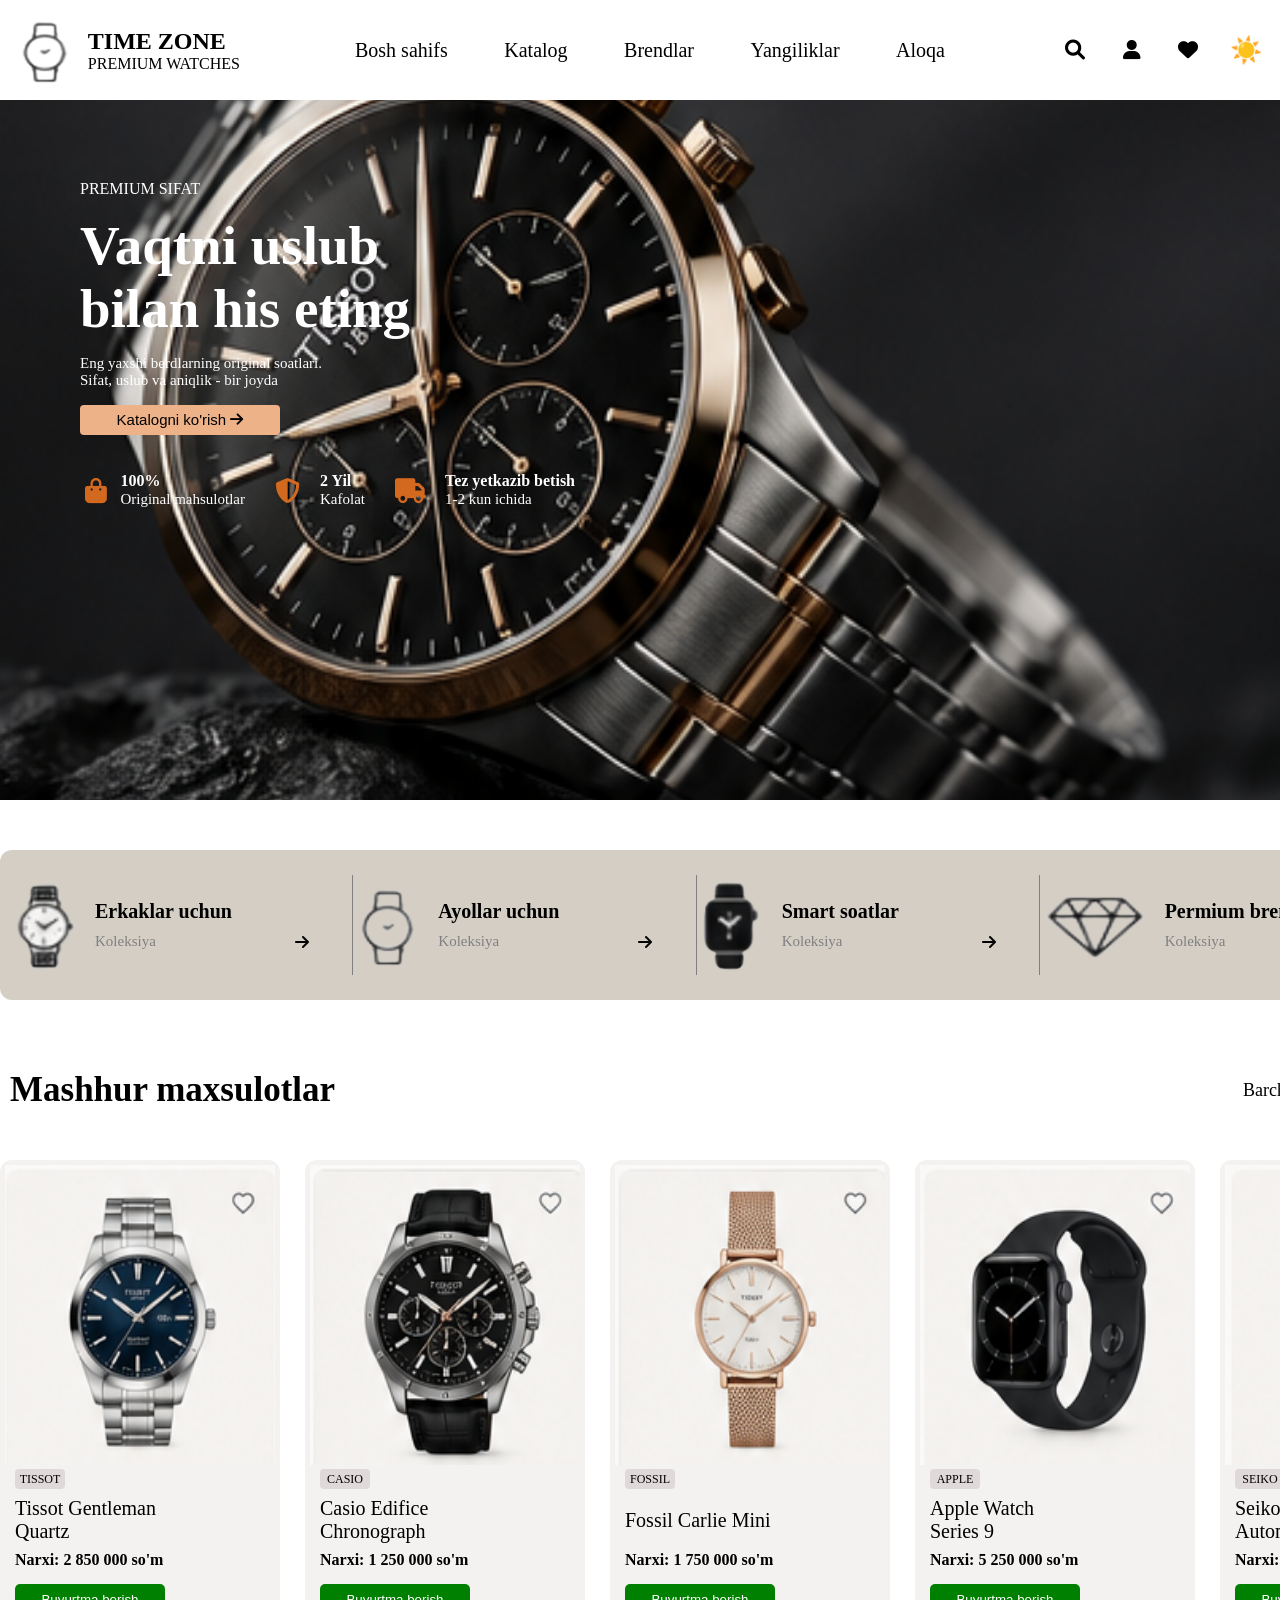
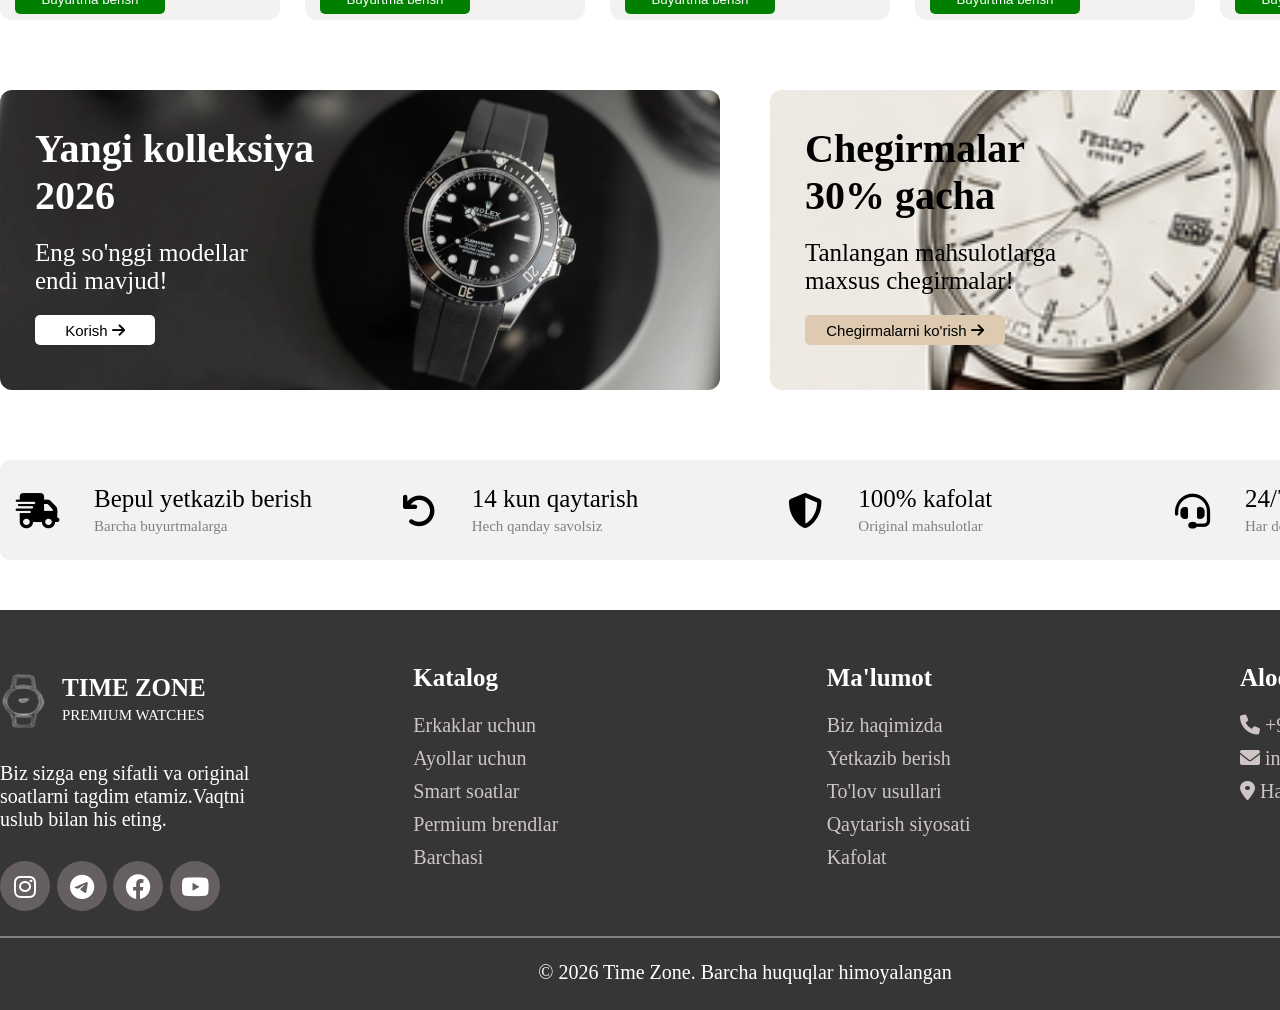
==== index1.html @ 4af620f4 "add" ====
<!DOCTYPE html>
<html lang="en">
<head>
    <meta charset="UTF-8">
    <meta name="viewport" content="width=device-width, initial-scale=1.0">
    <title>Time-Zone</title>
    <link rel="stylesheet" href="https://cdnjs.cloudflare.com/ajax/libs/font-awesome/6.0.0-beta3/css/all.min.css">
    <link rel="stylesheet" href="./assetes/css/style.css">
</head>
<body>
    <header>
        <div class="header-left">
            <img src="./assetes/img/sat.png" alt="">
            <div class="left box">
                <h2>TIME ZONE</h2>
                <p>PREMIUM WATCHES</p>
            </div>
        </div>
        <div class="header-orta">
            <a class="a1" href="#">Bosh sahifs</a>
            <a class="a2" href="#">Katalog</a>
            <a class="a3" href="#">Brendlar</a>
            <a class="a4" href="#">Yangiliklar</a>
            <a class="a5" href="#">Aloqa</a>
        </div>
        <div class="header-right">
            <button class="serach"><i class="fa-solid fa-magnifying-glass"></i></button>
            <button class="login"><i class="fa-solid fa-user"></i></button>
            <button class="yurak"><i class="fa-solid fa-heart"></i></button>
            <button class="btn" id="btn">☀️</button>
        </div>
    </header> 
    <div class="main">
        <div class="main-box">
            <p>PREMIUM SIFAT</p>
            <h1>Vaqtni uslub <br> bilan his eting</h1>
            <small>Eng yaxshi berdlarning original soatlari. <br> Sifat, uslub va aniqlik - bir joyda</small>
            <button class="main-btn">Katalogni ko'rish <i class="fa-solid fa-arrow-right"></i></button>
            <div class="main-foter">
                <div class="foter1">
                    <i class="fa-solid fa-bag-shopping"></i>
                    <div class="maxshulot">
                        <p><b>100%</b></p>
                        <small>Original mahsulotlar</small>
                    </div>
                </div>
                <div class="foter2">
                    <i class="fa-solid fa-shield"></i>
                    <div class="kafolat">
                        <p><b>2 Yil</b></p>
                        <small>Kafolat</small>
                    </div>
                </div>
                <div class="foter3">
                    <i class="fa-solid fa-truck"></i>
                    <div class="yetkazish">
                        <p><b>Tez yetkazib betish</b></p>
                        <small>1-2 kun ichida</small>
                    </div>
                </div>
            </div>
        </div>
    </div>
    <!-- * -->
     <div class="main1">
        <div class="main1-box">
            <img src="./assetes/img/s.png" alt="">
            <div class="erkaklar-uchun">
                <p><b>Erkaklar uchun</b></p>
                <small>Koleksiya</small>
            </div>
            <div class="i">
                <i class="fa-solid fa-arrow-right"></i>
            </div>
        </div>
        <div class="main1-box">
            <img src="./assetes/img/sat.png" alt="">
            <div class="erkaklar-uchun">
                <p><b>Ayollar uchun</b></p>
                <small>Koleksiya</small>
            </div>
            <div class="i">
                <i class="fa-solid fa-arrow-right"></i>
            </div>
        </div><div class="main1-box">
            <img src="./assetes/img/s1.png" alt="">
            <div class="erkaklar-uchun">
                <p><b>Smart soatlar</b></p>
                <small>Koleksiya</small>
            </div>
            <div class="i">
                <i class="fa-solid fa-arrow-right"></i>
            </div>
        </div><div class="main1-box">
            <img class="img1" src="./assetes/img/olmos.png" alt="">
            <div class="erkaklar-uchun">
                <p><b>Permium brendlar</b></p>
                <small>Koleksiya</small>
            </div>
            <div class="i">
                <i class="fa-solid fa-arrow-right"></i>
            </div>
        </div>
     </div>
     <!-- * -->
      <div class="main2">
        <h3>Mashhur maxsulotlar</h3>
        <a href="/index2.html">Barchasini korish <i class="fa-solid fa-arrow-right"></i></a>
      </div>
      <!-- * -->
       <div class="main3">
        <div class="main3-box">
            <img src="./assetes/img/soat-box.png" alt="">
            <div class="main3-foter">
                <span>TISSOT</span>
                <p>Tissot Gentleman Quartz</p>
                <b>Narxi: 2 850 000 so'm</b>
            </div>
            <button class="main3-buyurtma">Buyurtma berish</button>
        </div>
        <div class="main3-box">
            <img src="./assetes/img/soat-box1.png" alt="">
            <div class="main3-foter">
                <span>CASIO</span>
                <p>Casio Edifice Chronograph</p>
                <b>Narxi: 1 250 000 so'm</b>
            </div>
            <button class="main3-buyurtma">Buyurtma berish</button>
        </div>
        <div class="main3-box">
            <img src="./assetes/img/soat-box2.png" alt="">
            <div class="main3-foter">
                <span>FOSSIL</span>
                <p>Fossil Carlie Mini</p>
                <b>Narxi: 1 750 000 so'm</b>
            </div>
            <button class="main3-buyurtma">Buyurtma berish</button>
        </div>
        <div class="main3-box">
            <img src="./assetes/img/soat-box3.png" alt="">
            <div class="main3-foter">
                <span>APPLE</span>
                <p>Apple Watch <br> Series 9</p>
                <b>Narxi: 5 250 000 so'm</b>
            </div>
            <button class="main3-buyurtma">Buyurtma berish</button>
        </div>
        <div class="main3-box">
            <img src="./assetes/img/soat-box4.png" alt="">
            <div class="main3-foter">
                <span>SEIKO</span>
                <p>Seiko Presage Automatic</p>
                <b>Narxi: 3 950 000 so'm</b>
            </div>
            <button class="main3-buyurtma">Buyurtma berish</button>
        </div>
          <div class="main3-box">
            <img src="./assetes/img/soat-box5.png" alt="">
            <div class="main3-foter">
                <span>APPLE</span>
                <p>Apple Watch <br> Series 7</p>
                <b>Narxi: 4 650 000 so'm</b>
            </div>
            <button class="main3-buyurtma">Buyurtma berish</button>
        </div>
          <div class="main3-box">
            <img src="./assetes/img/soat-box6.png" alt="">
            <div class="main3-foter">
                <span>SAMSUNG</span>
                <p>Samsung Watch 8</p>
                <b>Narxi: 3 500 000 so'm</b>
            </div>
            <button class="main3-buyurtma">Buyurtma berish</button>
        </div>
          <div class="main3-box">
            <img src="./assetes/img/soat-box7.png" alt="">
            <div class="main3-foter">
                <span>VALDUS</span>
                <p>Valdus Vitor Egg</p>
                <b>Narxi: 6 950 000 so'm</b>
            </div>
            <button class="main3-buyurtma">Buyurtma berish</button>
        </div>
          <div class="main3-box">
            <img src="./assetes/img/soat-box8.png" alt="">
            <div class="main3-foter">
                <span>FOKSY</span>
                <p>Foksy Watch OEM/ODM</p>
                <b>Narxi: 1 150 000 so'm</b>
            </div>
            <button class="main3-buyurtma">Buyurtma berish</button>
        </div>
          <div class="main3-box">
            <img src="./assetes/img/soat.box9.png" alt="">
            <div class="main3-foter">
                <span>XIAOMI</span>
                <p>Xiaomi Store Watch</p>
                <b>Narxi: 1 950 000 so'm</b>
            </div>
            <button class="main3-buyurtma">Buyurtma berish</button>
        </div>
       </div>
       <!--* main4 -->
       <div class="main4">
        <div class="main4-box">
            <h4>Yangi kolleksiya <br> 2026</h4>
            <p>Eng so'nggi modellar <br> endi mavjud!</p>
            <button class="main4-btn"><a href="/index3.html">Korish  <i class="fa-solid fa-arrow-right"></i></a></button>
        </div>
        <div class="main4-box1">
            <h5>Chegirmalar <br> 30% gacha</h5>
            <p>Tanlangan mahsulotlarga <br> maxsus chegirmalar!</p>
            <button class="main4-btn1"><a href="#">Chegirmalarni ko'rish <i class="fa-solid fa-arrow-right"></i></a></button>
        </div>
       </div>
       <!-- * main5 -->
        <div class="main5">
            <div class="main5-box">
                <i class="fa-solid fa-truck-fast"></i>
                <div class="main5-foter">
                    <p>Bepul yetkazib berish</p>
                    <small>Barcha buyurtmalarga</small>
                </div>
            </div>
             <div class="main5-box">
                <i class="fa-solid fa-arrow-rotate-left"></i>
                <div class="main5-foter">
                    <p>14 kun qaytarish</p>
                    <small>Hech qanday savolsiz</small>
                </div>
            </div>
              <div class="main5-box">
                <i class="fa-solid fa-shield"></i>
                <div class="main5-foter">
                    <p>100% kafolat</p>
                    <small>Original mahsulotlar</small>
                </div>
            </div>
              <div class="main5-box">
                <i class="fa-solid fa-headset"></i>
                <div class="main5-foter">
                    <p>24/7 qo'llab-quvatlash</p>
                    <small>Har doim siz uchun</small>
                </div>
            </div>
        </div>
        <!-- * footer -->
         <footer>
          <div class="footer-k">
              <div class="footer-box">
                <div class="time">
                    <img src="./assetes/img/sat.png" alt="">
                    <div class="time-right">
                        <h6>TIME ZONE</h6>
                        <p>PREMIUM WATCHES</p>
                    </div>
                </div>
                <p>Biz sizga eng sifatli va original soatlarni tagdim etamiz.Vaqtni uslub bilan his eting.</p>
                <div class="i-lar-uchun">
                    <i class="fa-brands fa-instagram"></i>
                    <i class="fa-brands fa-telegram"></i>
                    <i class="fa-brands fa-facebook"></i>
                    <i class="fa-brands fa-youtube"></i>
                </div>
            </div>
            <div class="footer-box1">
                <b>Katalog</b>
                <div class="div1">
                    <p>Erkaklar uchun</p>
                    <p>Ayollar uchun</p>
                    <p>Smart soatlar</p>
                    <p>Permium brendlar</p>
                    <p>Barchasi</p>
                </div>
            </div>
                 <div class="footer-box1">
                <b>Ma'lumot</b>
                <div class="div1">
                    <p>Biz haqimizda</p>
                    <p>Yetkazib berish</p>
                    <p>To'lov usullari</p>
                    <p>Qaytarish siyosati</p>
                    <p>Kafolat</p>
                </div>
            </div>
                 <div class="footer-box1">
                <b>Aloqa</b>
                <div class="div1">
                    <p><i class="fa-solid fa-phone"></i> +998 98 765 43 21</p>
                    <p><i class="fa-solid fa-envelope"></i>  info@timezone.uz</p>
                    <p><i class="fa-solid fa-location-dot"></i>  Hazorasp, sentr</p>
                </div>
            </div>
          </div>
          <div class="footer-button">
            <p>© 2026 Time Zone. Barcha huquqlar himoyalangan</p>
          </div>
         </footer>







    <!-- ! active -->
    <div class="serach-katta">
        <div class="serach-kichik">
            <div class="input">
                <input type="text" id="a" placeholder="Mahsulotlarni qidirish">
                <button class="input-close">x</button>
            </div>
          <div class="div">
              <div class="div1">
                <p>Erkaklar uchun soatlar</p>
                <span>x</span>
            </div><div class="div1">
                <p>Ayollar uchun soatlar</p>
                <span>x</span>
            </div><div class="div1">
                <p>Chiroyli soatlar</p>
                <span>x</span>
            </div><div class="div1">
                <p>Bolalar uchun soatlar</p>
                <span>x</span>
            </div>
          </div>
        </div>
    </div>
    <!-- & login -->
     <div class="login-katta">
        <div class="login-kichik">
            <h1>Login</h1>
            <div class="lable1">
                <label for="ism">Ism</label>
                <input type="text" id="ism" placeholder="Masalan:  Azamat">
            </div>
            <div class="lable2">
                <label for="email">Email</label>
                <input type="email" id="email" placeholder="Emailingiz kiriting!">
            </div>
            <div class="lable3">
                <label for="parol">Password</label>
                <input type="password" id="parol" placeholder="Parolingizni kiriting!">
            </div>
            <button class="login-close">Yopish</button>
        </div>
     </div>
     <!-- ^ main-katolog- -->
      <div class="main-katolog">
        <div class="main-kichik">
        <div class="h1">
            <h1>Katalog</h1>
            <button class="main-close">x</button>
        </div>
           <p>⌚ Erkaklar soatlari</p>
           <p>⌚ Ayollar soatlari</p>
           <p>⌚ Smart soatlar</p>
           <p>💎 Premium soatlar</p>
           <p>🔥 Chegirmadagi soatlar</p>
        </div>
      </div>

    <script src="style.js"></script>
</body>
</html>
---- assetes/css/style.css ----
* {
    padding: 0;
    margin: 0;
    box-sizing: border-box;
    transition: 1s;

}
header {
    width: 100%;
    height: 100px;
    display: flex;
    align-items: center;
    padding: 20px;
    justify-content: space-between;
    box-shadow: 1px 1px 10px gray;
}
header .header-left {
    width: 220px;
    height: 70px;
    display: flex;
    justify-content: space-between;
    align-items: center;

}
header .header-left img {
    width: 50px;
    height: 80px;
}
/* * header-orta */
header .header-orta {
    width: 590px;
    height: 50px;
    display: flex;
    justify-content: space-between;
    align-items: center;
    font-size: 20px;
}
header .header-orta a {
    color: black;
    text-decoration: none;
}
header .header-right {
    width: 200px;
    height: 50px;
    display: flex;
    justify-content: space-between;
    align-items: center;
}
header .header-right button {
    width: 30px;
    height: 30px;
    font-size: 20px;
    background-color: transparent;
    border: none;
}
header .header-right .btn {
    font-size: 26px;
    display: flex;
    align-items: center;
}
header .header-right .btn:active {
    transform: scale(0.9);
}
header .header-right .yurak:active {
    color: red;
}
header .header-right .yurak:hover {
    transform: scale(1.2);
    cursor: pointer;
}
.serach-katta {
    width: 100%;
    height: 100vh;
    position: fixed;
    inset: 0;
    background-color: rgba(0, 0, 0, 0.7);
    display: none;
    justify-content: center;
} 
.serach-katta.active {
    display: flex;
}
.serach-katta .serach-kichik {
    width: 500px;
    height: 400px;
    background-color: white;
    display: flex;
    flex-direction: column;
    align-items: center;
    gap: 30px;
    padding: 25px;
    margin-top: 30px;
    border-radius: 12px;
}
.serach-katta .serach-kichik .input {
    width: 500px;
    height: 50px;
    display: flex;
    justify-content: center;
    align-items: center;
    gap: 37px;
    
}
.serach-katta .serach-kichik .input .input-close {
    width: 30px;
    height: 30px;
    font-size: 20px;
    border: none;
    background-color: transparent;
    cursor: pointer;
    
}
.serach-katta .serach-kichik .div {
    width: 500px;
    height: 300px;
    display: flex;
    flex-direction: column;
    gap: 10px;
}
.serach-katta .serach-kichik .div1 {
    width: 500px;
    height: 30px;
    display: flex;
    justify-content: space-between; 
    align-items: center;
    font-size: 20px;
    padding: 5px;
    cursor: pointer;
    
}
.serach-katta .serach-kichik input {
    width: 350px;
    height: 40px;
    padding: 0 15px;
    font-size: 15px;
}
/* * login active */
.login-katta {
    width: 100%;
    height: 100vh;
    position: fixed;
    inset: 0;
    background-color: rgba(0, 0, 0, 0.7);
    display: none;
    justify-content: end;
    
}
.login-katta.active{
    display: flex;
}
.login-katta .login-kichik {
    width: 300px;
    height: 320px;
    background-color: white;
    border-radius: 12px;
    padding: 25px;
    display: flex;
    flex-direction: column;
    justify-content: space-between;
    margin-right: 150px;
    margin-top: 60px;
}
.login-katta .login-kichik .lable1,
.login-katta .login-kichik .lable2,
.login-katta .login-kichik .lable3 {
    width: 250px;
    height: 50px;
    display: flex;
    flex-direction: column;
    justify-content: space-between;
    
    
}
.login-katta .login-kichik  .lable1 input,
.login-katta .login-kichik  .lable2 input,
.login-katta .login-kichik  .lable3 input {
    width: 250px;
    height: 30px;
    padding: 0 10px;
}
.login-katta .login-kichik .login-close {
    width: 250px;
    height: 30px;
    background-color: blue;
    color: white;
    border: none;
    border-radius: 5px;
    font-size: 15px;
} 
/* * main */
.main {
    width: 100%;
    height: 700px ;
    background-image: url(/assetes/img/saotmani.png);
    background-repeat: no-repeat;
    background-size: cover;
    background-position: center;
    display: flex;
    justify-content: start;
    
}
.main-katolog {
    width: 100%;
    height: 100vh;
    background-color: rgba(0, 0, 0, 0.7);
    position: fixed;
    inset: 0;
    display: none;
    justify-content: center;
    align-items: center;
}
.main-katolog.active {
    display: flex;
}
.main-katolog .main-kichik {    
    width: 300px;
    height: 270px;
    background-color:  white;
    border-radius: 12px;
    display: flex;
    flex-direction: column;
    gap: 15px;
    padding: 5px;
} 
.main-katolog .main-kichik .h1 {
    width: 270px;
    height: 40px;
    display: flex;
    justify-content: space-between;
    align-items: center;
}
.main-katolog .main-kichik .h1 .main-close {
    width: 40px;
    height: 40px;
    border: none;
    background-color: transparent;
    font-size: 20px;
}
.main-katolog .main-kichik p {
    font-size: 20px;
}
.main-box {
    width: 500px;
    height: 350px;
    display: flex;
    flex-direction: column;
    justify-content: space-between;
    color: white;
    margin: 80px;

}
.main .main-box h1 {
    font-size: 55px;
}
.main .main-box small {
    font-size: 15px;
}
.main .main-box .main-btn {
    width: 200px;
    height: 30px;
    background-color: rgb(238, 178, 136);
    border: none;
    font-size: 15px;
    border-radius: 4px;
    cursor: pointer;
}
.main .main-box .main-foter {
    width: 500px;
    height: 80px;
    display: flex;
    justify-content: space-between;
    align-items: center;

}
.main .main-box .main-foter .foter1 {
    width: 170px;
    height: 50px;
    display: flex;
    justify-content: space-between;
    align-items: center;
    padding: 5px;
}
.main .main-box .main-foter .foter1 i {
    color: chocolate;
    font-size: 25px;
}
.main .main-box .main-foter .foter2 {
    width: 100px;
    height: 50px;
    display: flex;
    justify-content: space-between;
    align-items: center;
    padding: 5px;
}
.main .main-box .main-foter .foter2 i {
    color: chocolate;
    font-size: 25px;
}
.main .main-box .main-foter .foter3 {
    width: 190px;
    height: 50px;
    display: flex;
    justify-content: space-between;
    align-items: center;
    padding: 5px;
}
.main .main-box .main-foter .foter3 i {
    color: chocolate;
    font-size: 25px;
}
/* *=======main1 */
.main1 {
    width: 1400px;
    height: 150px;
    margin: 50px auto;
    display: flex;
    align-items: center;
    justify-content: space-around;
    padding: 10px;
    background-color: rgb(212, 206, 197);
    border-radius: 12px;
}
.main1 .main1-box {
    width: 350px;
    height: 100px;
    display: flex;
    gap: 20px;
    align-items: center;
    border-right: 1px solid gray;
    padding: 5px;
}
.main1 .main1-box img {
    width: 60px;
    height: 100px;
}
.main1 .main1-box .img1 {
    width: 100px;
    height: 70px;
}
.main1 .main1-box .erkaklar-uchun {
    width: 180px;
    height: 50px;
    display: flex;
    justify-content: space-between;
    flex-direction: column;
}
.main1 .main1-box .erkaklar-uchun p {
    font-size: 20px;
}
.main1 .main1-box .erkaklar-uchun small {
    color: gray;
    font-size: 15px;
}
.main1 .main1-box  .i {
    width: 20px;
    height: 50px;
    display: flex;
    align-items: end;
}
/* *==== main2 */
.main2 {
    width: 1400px;
    height: 80px;
    display: flex;
    justify-content: space-between;
    align-items: center;
    margin: auto;
    padding: 10px;
}
.main2 h3 {
    font-size: 35px;
}
.main2 a {
    color: black;
    text-decoration: none;
    font-size: 18px;
}
/* * ===== main3 */
.main3 {
    width: 1490px;
    height: 460px;
    margin: 30px auto;
    display: flex;
    justify-content: space-between;
    overflow: scroll;
    gap: 25px;
}
.main3 .main3-box {
    width: 280px;
    height: 460px;
    padding: 5px;
    background-color: #F4F2F0;
    border-radius: 12px;
}
.main3 .main3-box img {
    width: 270px;
    height: 300px;
}
.main3 .main3-box .main3-foter {
    width: 200px;
    height: 100px;
    display: flex;
    flex-direction: column;
    justify-content: space-between;
    margin-left: 10px;
}
.main3 .main3-box .main3-foter span {
    width: 50px;
    height: 20px;
    background-color: rgb(223, 217, 217);
    border-radius: 4px;
    font-size: 12px;
    display: flex;
    align-items: center;
    justify-content: center;
}
.main3 .main3-box .main3-foter p {
    font-size: 20px;
    font-weight: 300;

}
.main3 .main3-box .main3-buyurtma {
    width: 150px;
    height: 30px;
    border: none;
    background-color: green;
    color: white;
    border-radius: 5px;
    margin-top: 15px;
    margin-left: 10px;
}
/* *==== main4 */
.main4 {
    width: 1490px;
    height: 300px;
    margin:  70px auto;
    display: flex;
    justify-content: space-between;
}
.main4 .main4-box {
    width: 720px;
    height: 300px;
    border-radius: 12px;
    background-image: url(/assetes/img/sat2.webp);
    background-position: center;
    background-repeat: no-repeat;
    background-size: cover;
    color: white;
    display: flex;
    flex-direction: column;
    gap: 20px;
    padding: 35px;
}
.main4 .main4-box h4 {
    font-size: 40px;

}
.main4 .main4-box p {
    font-size: 25px;
}
.main4 .main4-box .main4-btn {
    width: 120px;
    height: 30px;
    font-size: 15px;
    border: none;
    background-color: white;
    border-radius: 5px;
}
.main4 .main4-box .main4-btn a {
    color: black;
    text-decoration: none;
}
.main4 .main4-box1 {
    width: 720px;
    height: 300px;
    border-radius: 12px;
    display: flex;
    flex-direction: column;
    gap: 20px;
    padding: 35px;
    background-image: url(/assetes/img/sat3.png);
    background-repeat: no-repeat;
    background-size: cover;
    background-position: center;

}
.main4 .main4-box1 h5 {
    font-size: 40px;
}
.main4 .main4-box1 p {
    font-size: 25px;
}
.main4 .main4-box1 .main4-btn1 {
    width: 200px;
    height: 30px;
    border: none;
    background-color: rgb(221, 202, 176);
    font-size: 15px;
    border-radius: 5px;
}
.main4 .main4-box1 .main4-btn1 a {
    color: black;
    text-decoration: none;
}
/* * main5 */
.main5 {
    width: 1490px;
    height: 100px;
    border-radius: 10px;
    padding: 15px;
    margin: 50px auto;
    display: flex;
    justify-content: space-between;
    align-items: center;
    background-color: #F4F2F0;
}
.main5 .main5-box {
    width: 300px;
    height: 70px;
    display: flex;
    align-items: center;
    gap: 35px;
}
.main5 .main5-box i {
    font-size: 35px;
}
.main5 .main5-box .main5-foter {
    width: 270px;
    height: 70px;
    display: flex;
    flex-direction: column;
    gap: 5px;
    justify-content: center;
}
.main5 .main5-box .main5-foter p {
    font-size: 25px;
}
.main5 .main5-box .main5-foter small {
    color: gray;
    font-size: 15px;
}
/* * FOOTER */
footer {
    width: 100%;
    height: 400px;
    background-color: rgba(0, 0, 0, 0.788);
    color: white;
    display: flex;
    flex-direction: column;
    gap: 15px;
}
footer .footer-k {
    width: 1490px;
    height: 300px;
    margin: auto;
    display: flex;
    justify-content: space-between;
    align-items: end;

}
footer .footer-box {
    width: 250px;
    height: 250px;
    display: flex;
    flex-direction: column;
    justify-content: space-between;
}
footer .footer-box .time {
    width: 250px;
    height: 70px;
    display: flex;
    gap: 15px;
    align-items: center;
}
footer .footer-box .time img {
    width: 50px;
    height: 70px;

}
footer .footer-box .time .time-right {
    width: 200px;
    height: 70px;
    display: flex;
    flex-direction: column;
    justify-content: center;
    gap: 5px;
}
footer .footer-box .time .time-right h6 {
    font-size: 25px;
}
footer .footer-box .time .time-right p {
    font-size: 15px;
}
footer .footer-box p {
    font-size: 20px;
}
footer .footer-box .i-lar-uchun {
    width: 220px;
    height: 55px;
    display: flex;
    justify-content: space-between;
    align-items: center;
}
footer .footer-box .i-lar-uchun i{
    width: 50px;
    height: 50px;
    background-color: rgb(102, 95, 95);
    font-size: 25px;
    border-radius: 50%;
    display: flex;
    justify-content: center;
    align-items: center;
}
footer .footer-k .footer-box1 {
    width: 250px;
    height: 250px;
    display: flex;
    flex-direction: column;
    justify-content: space-between;
}
footer .footer-box1 b {
    font-size: 25px;
}
footer .footer-box1 .div1 {
    width: 250px;
    height: 200px;
    display: flex;
    flex-direction: column;
    gap: 10px;
    color: rgb(207, 197, 197);
    font-size: 20px;
}
footer .footer-button {
    width: 1490px;
    height: 70px;
    border-top: 2px solid gray;
    margin: auto;
    display: flex;
    justify-content: center;
    align-items: center;
    font-size: 20px;
}
body.dark {
    background-color: black;
}
body.dark header {
    background-color: rgba(0, 0, 0, 0.747);
    color: white;
}
body.dark header .header-orta a{
    color: white;
}
body.dark header .header-right i {
    color: white;
}
body.dark footer{
    background-color: blue;
}
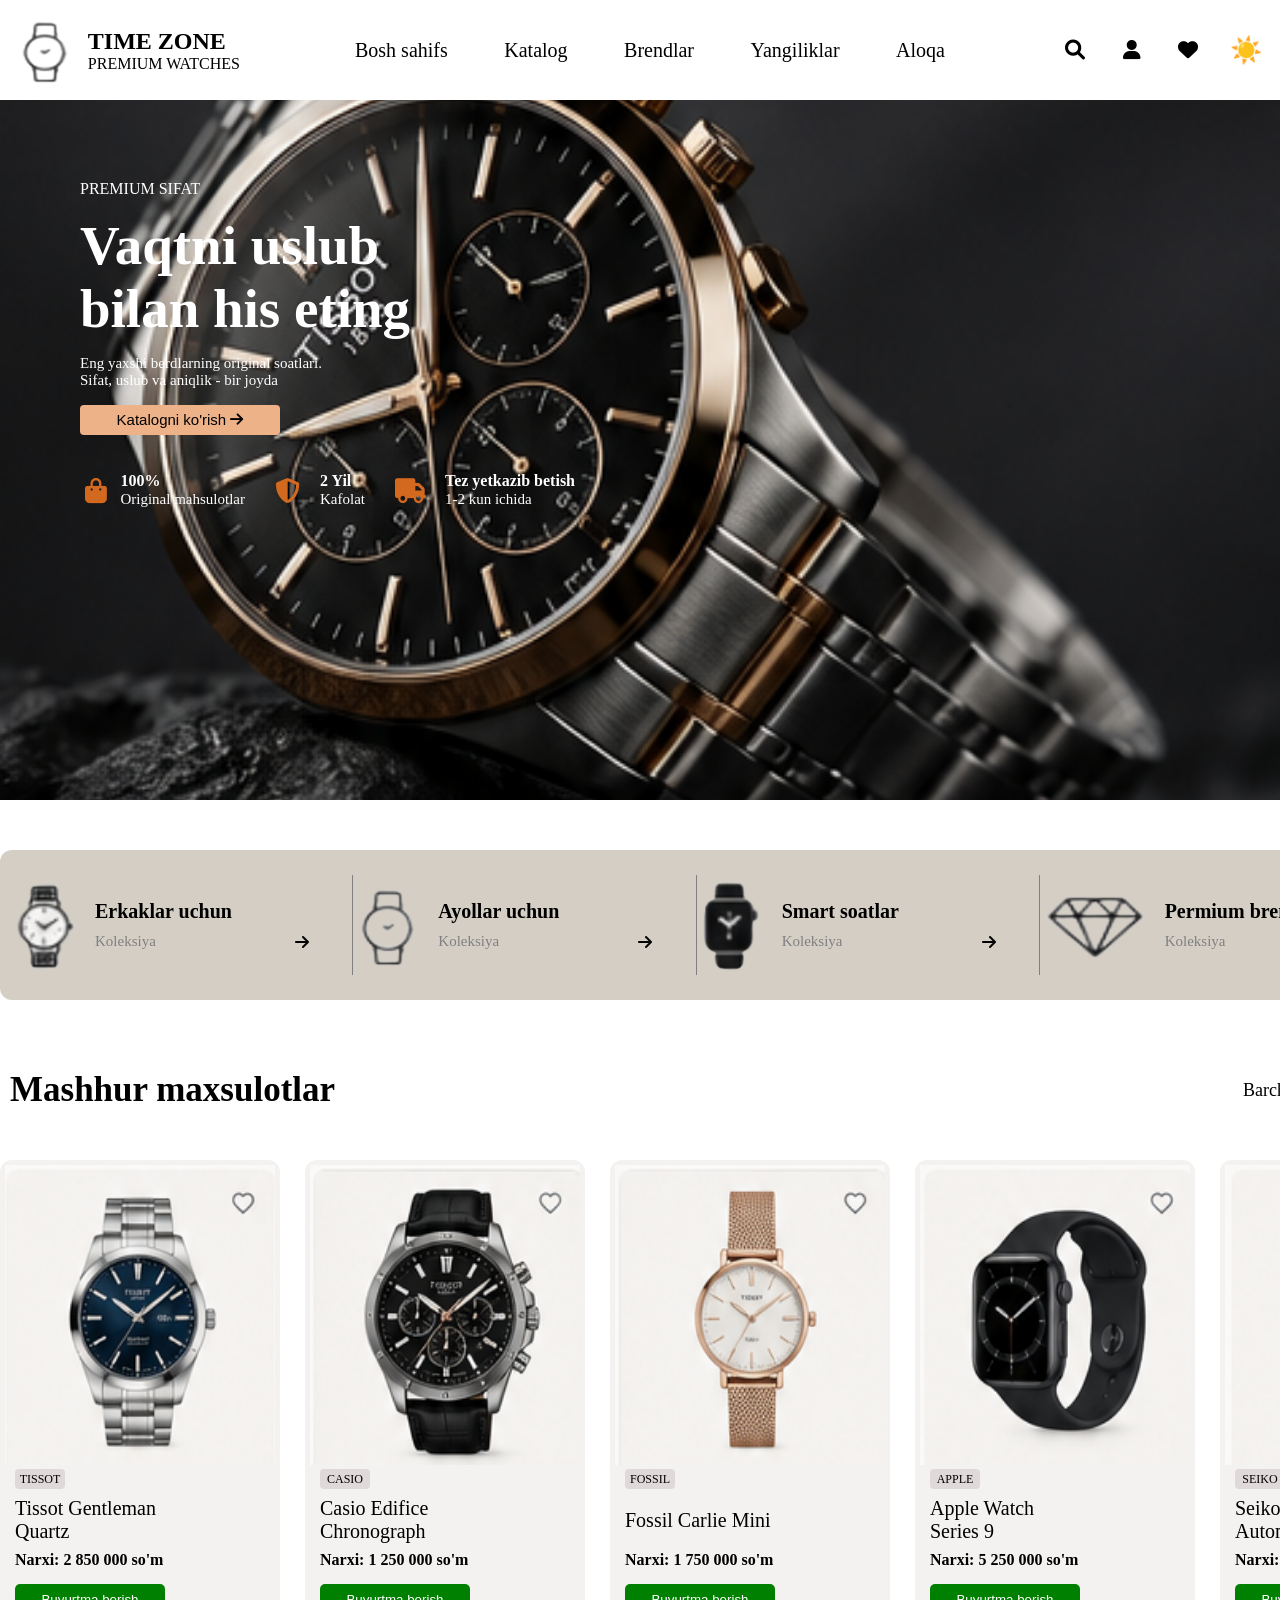
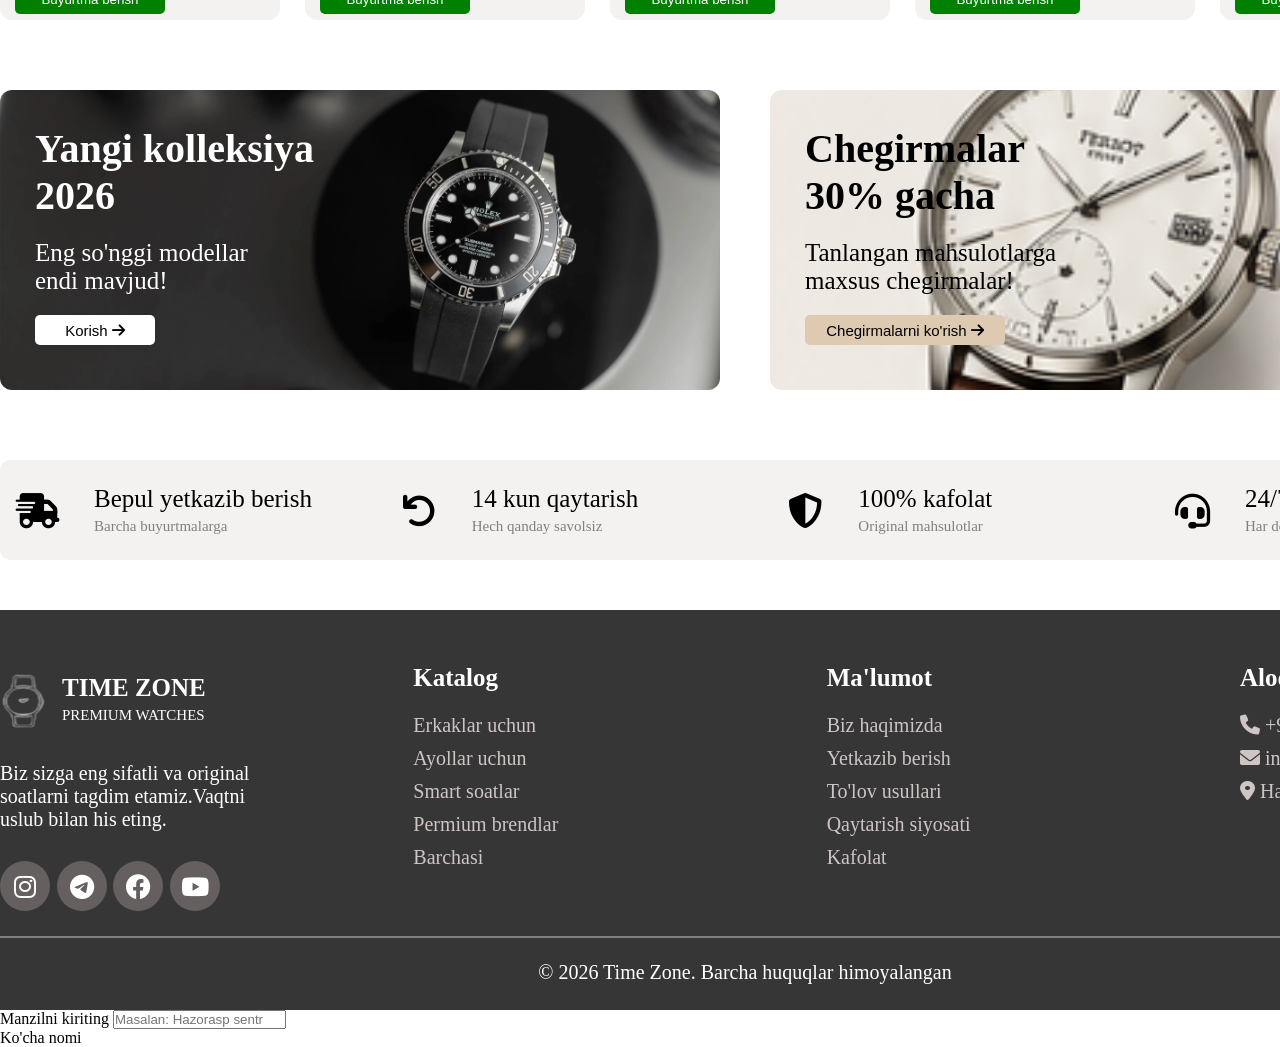
==== commit 116824e7: "add" ====
--- a/index1.html
+++ b/index1.html
@@ -210,7 +210,7 @@
         <div class="main4-box1">
             <h5>Chegirmalar <br> 30% gacha</h5>
             <p>Tanlangan mahsulotlarga <br> maxsus chegirmalar!</p>
-            <button class="main4-btn1"><a href="#">Chegirmalarni ko'rish <i class="fa-solid fa-arrow-right"></i></a></button>
+            <button class="main4-btn1"><a href="/index4.html">Chegirmalarni ko'rish <i class="fa-solid fa-arrow-right"></i></a></button>
         </div>
        </div>
        <!-- * main5 -->
@@ -360,6 +360,18 @@
            <p>🔥 Chegirmadagi soatlar</p>
         </div>
       </div>
+      <!-- *main3-buyurtma -->
+       <div class="main3-katta">
+        <div class="main3-kichik">
+            <div class="label1">
+                <label for="manzil">Manzilni kiriting</label>
+                <input type="text" id="manzil" placeholder="Masalan: Hazorasp sentr">
+            </div>
+            <div class="label2">
+                <label for="Kocha">Ko'cha nomi</label>
+            </div>
+        </div>
+       </div>
 
     <script src="style.js"></script>
 </body>
--- a/assetes/css/style.css
+++ b/assetes/css/style.css
@@ -5,6 +5,7 @@
     transition: 1s;
 
 }
+
 header {
     width: 100%;
     height: 100px;
@@ -14,6 +15,7 @@
     justify-content: space-between;
     box-shadow: 1px 1px 10px gray;
 }
+
 header .header-left {
     width: 220px;
     height: 70px;
@@ -22,10 +24,12 @@
     align-items: center;
 
 }
+
 header .header-left img {
     width: 50px;
     height: 80px;
 }
+
 /* * header-orta */
 header .header-orta {
     width: 590px;
@@ -35,10 +39,12 @@
     align-items: center;
     font-size: 20px;
 }
+
 header .header-orta a {
     color: black;
     text-decoration: none;
 }
+
 header .header-right {
     width: 200px;
     height: 50px;
@@ -46,6 +52,7 @@
     justify-content: space-between;
     align-items: center;
 }
+
 header .header-right button {
     width: 30px;
     height: 30px;
@@ -53,21 +60,26 @@
     background-color: transparent;
     border: none;
 }
+
 header .header-right .btn {
     font-size: 26px;
     display: flex;
     align-items: center;
 }
+
 header .header-right .btn:active {
     transform: scale(0.9);
 }
+
 header .header-right .yurak:active {
     color: red;
 }
+
 header .header-right .yurak:hover {
     transform: scale(1.2);
     cursor: pointer;
 }
+
 .serach-katta {
     width: 100%;
     height: 100vh;
@@ -76,10 +88,12 @@
     background-color: rgba(0, 0, 0, 0.7);
     display: none;
     justify-content: center;
-} 
+}
+
 .serach-katta.active {
     display: flex;
 }
+
 .serach-katta .serach-kichik {
     width: 500px;
     height: 400px;
@@ -92,6 +106,7 @@
     margin-top: 30px;
     border-radius: 12px;
 }
+
 .serach-katta .serach-kichik .input {
     width: 500px;
     height: 50px;
@@ -99,8 +114,9 @@
     justify-content: center;
     align-items: center;
     gap: 37px;
-    
-}
+
+}
+
 .serach-katta .serach-kichik .input .input-close {
     width: 30px;
     height: 30px;
@@ -108,8 +124,9 @@
     border: none;
     background-color: transparent;
     cursor: pointer;
-    
-}
+
+}
+
 .serach-katta .serach-kichik .div {
     width: 500px;
     height: 300px;
@@ -117,23 +134,26 @@
     flex-direction: column;
     gap: 10px;
 }
+
 .serach-katta .serach-kichik .div1 {
     width: 500px;
     height: 30px;
     display: flex;
-    justify-content: space-between; 
+    justify-content: space-between;
     align-items: center;
     font-size: 20px;
     padding: 5px;
     cursor: pointer;
-    
-}
+
+}
+
 .serach-katta .serach-kichik input {
     width: 350px;
     height: 40px;
     padding: 0 15px;
     font-size: 15px;
 }
+
 /* * login active */
 .login-katta {
     width: 100%;
@@ -143,11 +163,13 @@
     background-color: rgba(0, 0, 0, 0.7);
     display: none;
     justify-content: end;
-    
-}
-.login-katta.active{
-    display: flex;
-}
+
+}
+
+.login-katta.active {
+    display: flex;
+}
+
 .login-katta .login-kichik {
     width: 300px;
     height: 320px;
@@ -160,6 +182,7 @@
     margin-right: 150px;
     margin-top: 60px;
 }
+
 .login-katta .login-kichik .lable1,
 .login-katta .login-kichik .lable2,
 .login-katta .login-kichik .lable3 {
@@ -168,16 +191,18 @@
     display: flex;
     flex-direction: column;
     justify-content: space-between;
-    
-    
-}
-.login-katta .login-kichik  .lable1 input,
-.login-katta .login-kichik  .lable2 input,
-.login-katta .login-kichik  .lable3 input {
+
+
+}
+
+.login-katta .login-kichik .lable1 input,
+.login-katta .login-kichik .lable2 input,
+.login-katta .login-kichik .lable3 input {
     width: 250px;
     height: 30px;
     padding: 0 10px;
 }
+
 .login-katta .login-kichik .login-close {
     width: 250px;
     height: 30px;
@@ -186,19 +211,21 @@
     border: none;
     border-radius: 5px;
     font-size: 15px;
-} 
+}
+
 /* * main */
 .main {
     width: 100%;
-    height: 700px ;
+    height: 700px;
     background-image: url(/assetes/img/saotmani.png);
     background-repeat: no-repeat;
     background-size: cover;
     background-position: center;
     display: flex;
     justify-content: start;
-    
-}
+
+}
+
 .main-katolog {
     width: 100%;
     height: 100vh;
@@ -209,19 +236,22 @@
     justify-content: center;
     align-items: center;
 }
+
 .main-katolog.active {
     display: flex;
 }
-.main-katolog .main-kichik {    
+
+.main-katolog .main-kichik {
     width: 300px;
     height: 270px;
-    background-color:  white;
+    background-color: white;
     border-radius: 12px;
     display: flex;
     flex-direction: column;
     gap: 15px;
     padding: 5px;
-} 
+}
+
 .main-katolog .main-kichik .h1 {
     width: 270px;
     height: 40px;
@@ -229,6 +259,7 @@
     justify-content: space-between;
     align-items: center;
 }
+
 .main-katolog .main-kichik .h1 .main-close {
     width: 40px;
     height: 40px;
@@ -236,9 +267,11 @@
     background-color: transparent;
     font-size: 20px;
 }
+
 .main-katolog .main-kichik p {
     font-size: 20px;
 }
+
 .main-box {
     width: 500px;
     height: 350px;
@@ -249,12 +282,15 @@
     margin: 80px;
 
 }
+
 .main .main-box h1 {
     font-size: 55px;
 }
+
 .main .main-box small {
     font-size: 15px;
 }
+
 .main .main-box .main-btn {
     width: 200px;
     height: 30px;
@@ -264,6 +300,7 @@
     border-radius: 4px;
     cursor: pointer;
 }
+
 .main .main-box .main-foter {
     width: 500px;
     height: 80px;
@@ -272,6 +309,7 @@
     align-items: center;
 
 }
+
 .main .main-box .main-foter .foter1 {
     width: 170px;
     height: 50px;
@@ -280,10 +318,12 @@
     align-items: center;
     padding: 5px;
 }
+
 .main .main-box .main-foter .foter1 i {
     color: chocolate;
     font-size: 25px;
 }
+
 .main .main-box .main-foter .foter2 {
     width: 100px;
     height: 50px;
@@ -292,10 +332,12 @@
     align-items: center;
     padding: 5px;
 }
+
 .main .main-box .main-foter .foter2 i {
     color: chocolate;
     font-size: 25px;
 }
+
 .main .main-box .main-foter .foter3 {
     width: 190px;
     height: 50px;
@@ -304,10 +346,12 @@
     align-items: center;
     padding: 5px;
 }
+
 .main .main-box .main-foter .foter3 i {
     color: chocolate;
     font-size: 25px;
 }
+
 /* *=======main1 */
 .main1 {
     width: 1400px;
@@ -320,6 +364,7 @@
     background-color: rgb(212, 206, 197);
     border-radius: 12px;
 }
+
 .main1 .main1-box {
     width: 350px;
     height: 100px;
@@ -329,14 +374,17 @@
     border-right: 1px solid gray;
     padding: 5px;
 }
+
 .main1 .main1-box img {
     width: 60px;
     height: 100px;
 }
+
 .main1 .main1-box .img1 {
     width: 100px;
     height: 70px;
 }
+
 .main1 .main1-box .erkaklar-uchun {
     width: 180px;
     height: 50px;
@@ -344,19 +392,23 @@
     justify-content: space-between;
     flex-direction: column;
 }
+
 .main1 .main1-box .erkaklar-uchun p {
     font-size: 20px;
 }
+
 .main1 .main1-box .erkaklar-uchun small {
     color: gray;
     font-size: 15px;
 }
-.main1 .main1-box  .i {
+
+.main1 .main1-box .i {
     width: 20px;
     height: 50px;
     display: flex;
     align-items: end;
 }
+
 /* *==== main2 */
 .main2 {
     width: 1400px;
@@ -367,14 +419,17 @@
     margin: auto;
     padding: 10px;
 }
+
 .main2 h3 {
     font-size: 35px;
 }
+
 .main2 a {
     color: black;
     text-decoration: none;
     font-size: 18px;
 }
+
 /* * ===== main3 */
 .main3 {
     width: 1490px;
@@ -385,6 +440,7 @@
     overflow: scroll;
     gap: 25px;
 }
+
 .main3 .main3-box {
     width: 280px;
     height: 460px;
@@ -392,10 +448,13 @@
     background-color: #F4F2F0;
     border-radius: 12px;
 }
+
 .main3 .main3-box img {
     width: 270px;
     height: 300px;
-}
+    cursor: pointer;
+}
+
 .main3 .main3-box .main3-foter {
     width: 200px;
     height: 100px;
@@ -404,6 +463,7 @@
     justify-content: space-between;
     margin-left: 10px;
 }
+
 .main3 .main3-box .main3-foter span {
     width: 50px;
     height: 20px;
@@ -413,12 +473,16 @@
     display: flex;
     align-items: center;
     justify-content: center;
-}
+    cursor: pointer;
+}
+
 .main3 .main3-box .main3-foter p {
     font-size: 20px;
     font-weight: 300;
-
-}
+    cursor: pointer;
+
+}
+
 .main3 .main3-box .main3-buyurtma {
     width: 150px;
     height: 30px;
@@ -428,15 +492,18 @@
     border-radius: 5px;
     margin-top: 15px;
     margin-left: 10px;
-}
+    cursor: pointer;
+}
+
 /* *==== main4 */
 .main4 {
     width: 1490px;
     height: 300px;
-    margin:  70px auto;
-    display: flex;
-    justify-content: space-between;
-}
+    margin: 70px auto;
+    display: flex;
+    justify-content: space-between;
+}
+
 .main4 .main4-box {
     width: 720px;
     height: 300px;
@@ -451,13 +518,16 @@
     gap: 20px;
     padding: 35px;
 }
+
 .main4 .main4-box h4 {
     font-size: 40px;
 
 }
+
 .main4 .main4-box p {
     font-size: 25px;
 }
+
 .main4 .main4-box .main4-btn {
     width: 120px;
     height: 30px;
@@ -466,10 +536,12 @@
     background-color: white;
     border-radius: 5px;
 }
+
 .main4 .main4-box .main4-btn a {
     color: black;
     text-decoration: none;
 }
+
 .main4 .main4-box1 {
     width: 720px;
     height: 300px;
@@ -484,12 +556,15 @@
     background-position: center;
 
 }
+
 .main4 .main4-box1 h5 {
     font-size: 40px;
 }
+
 .main4 .main4-box1 p {
     font-size: 25px;
 }
+
 .main4 .main4-box1 .main4-btn1 {
     width: 200px;
     height: 30px;
@@ -498,10 +573,12 @@
     font-size: 15px;
     border-radius: 5px;
 }
+
 .main4 .main4-box1 .main4-btn1 a {
     color: black;
     text-decoration: none;
 }
+
 /* * main5 */
 .main5 {
     width: 1490px;
@@ -514,6 +591,7 @@
     align-items: center;
     background-color: #F4F2F0;
 }
+
 .main5 .main5-box {
     width: 300px;
     height: 70px;
@@ -521,9 +599,11 @@
     align-items: center;
     gap: 35px;
 }
+
 .main5 .main5-box i {
     font-size: 35px;
 }
+
 .main5 .main5-box .main5-foter {
     width: 270px;
     height: 70px;
@@ -532,13 +612,16 @@
     gap: 5px;
     justify-content: center;
 }
+
 .main5 .main5-box .main5-foter p {
     font-size: 25px;
 }
+
 .main5 .main5-box .main5-foter small {
     color: gray;
     font-size: 15px;
 }
+
 /* * FOOTER */
 footer {
     width: 100%;
@@ -549,6 +632,7 @@
     flex-direction: column;
     gap: 15px;
 }
+
 footer .footer-k {
     width: 1490px;
     height: 300px;
@@ -558,6 +642,7 @@
     align-items: end;
 
 }
+
 footer .footer-box {
     width: 250px;
     height: 250px;
@@ -565,6 +650,7 @@
     flex-direction: column;
     justify-content: space-between;
 }
+
 footer .footer-box .time {
     width: 250px;
     height: 70px;
@@ -572,11 +658,13 @@
     gap: 15px;
     align-items: center;
 }
+
 footer .footer-box .time img {
     width: 50px;
     height: 70px;
 
 }
+
 footer .footer-box .time .time-right {
     width: 200px;
     height: 70px;
@@ -585,15 +673,19 @@
     justify-content: center;
     gap: 5px;
 }
+
 footer .footer-box .time .time-right h6 {
     font-size: 25px;
 }
+
 footer .footer-box .time .time-right p {
     font-size: 15px;
 }
+
 footer .footer-box p {
     font-size: 20px;
 }
+
 footer .footer-box .i-lar-uchun {
     width: 220px;
     height: 55px;
@@ -601,7 +693,8 @@
     justify-content: space-between;
     align-items: center;
 }
-footer .footer-box .i-lar-uchun i{
+
+footer .footer-box .i-lar-uchun i {
     width: 50px;
     height: 50px;
     background-color: rgb(102, 95, 95);
@@ -611,6 +704,7 @@
     justify-content: center;
     align-items: center;
 }
+
 footer .footer-k .footer-box1 {
     width: 250px;
     height: 250px;
@@ -618,9 +712,11 @@
     flex-direction: column;
     justify-content: space-between;
 }
+
 footer .footer-box1 b {
     font-size: 25px;
 }
+
 footer .footer-box1 .div1 {
     width: 250px;
     height: 200px;
@@ -630,6 +726,7 @@
     color: rgb(207, 197, 197);
     font-size: 20px;
 }
+
 footer .footer-button {
     width: 1490px;
     height: 70px;
@@ -640,19 +737,24 @@
     align-items: center;
     font-size: 20px;
 }
+
 body.dark {
     background-color: black;
 }
+
 body.dark header {
     background-color: rgba(0, 0, 0, 0.747);
     color: white;
 }
-body.dark header .header-orta a{
+
+body.dark header .header-orta a {
     color: white;
 }
+
 body.dark header .header-right i {
     color: white;
 }
-body.dark footer{
+
+body.dark footer {
     background-color: blue;
-}
+}
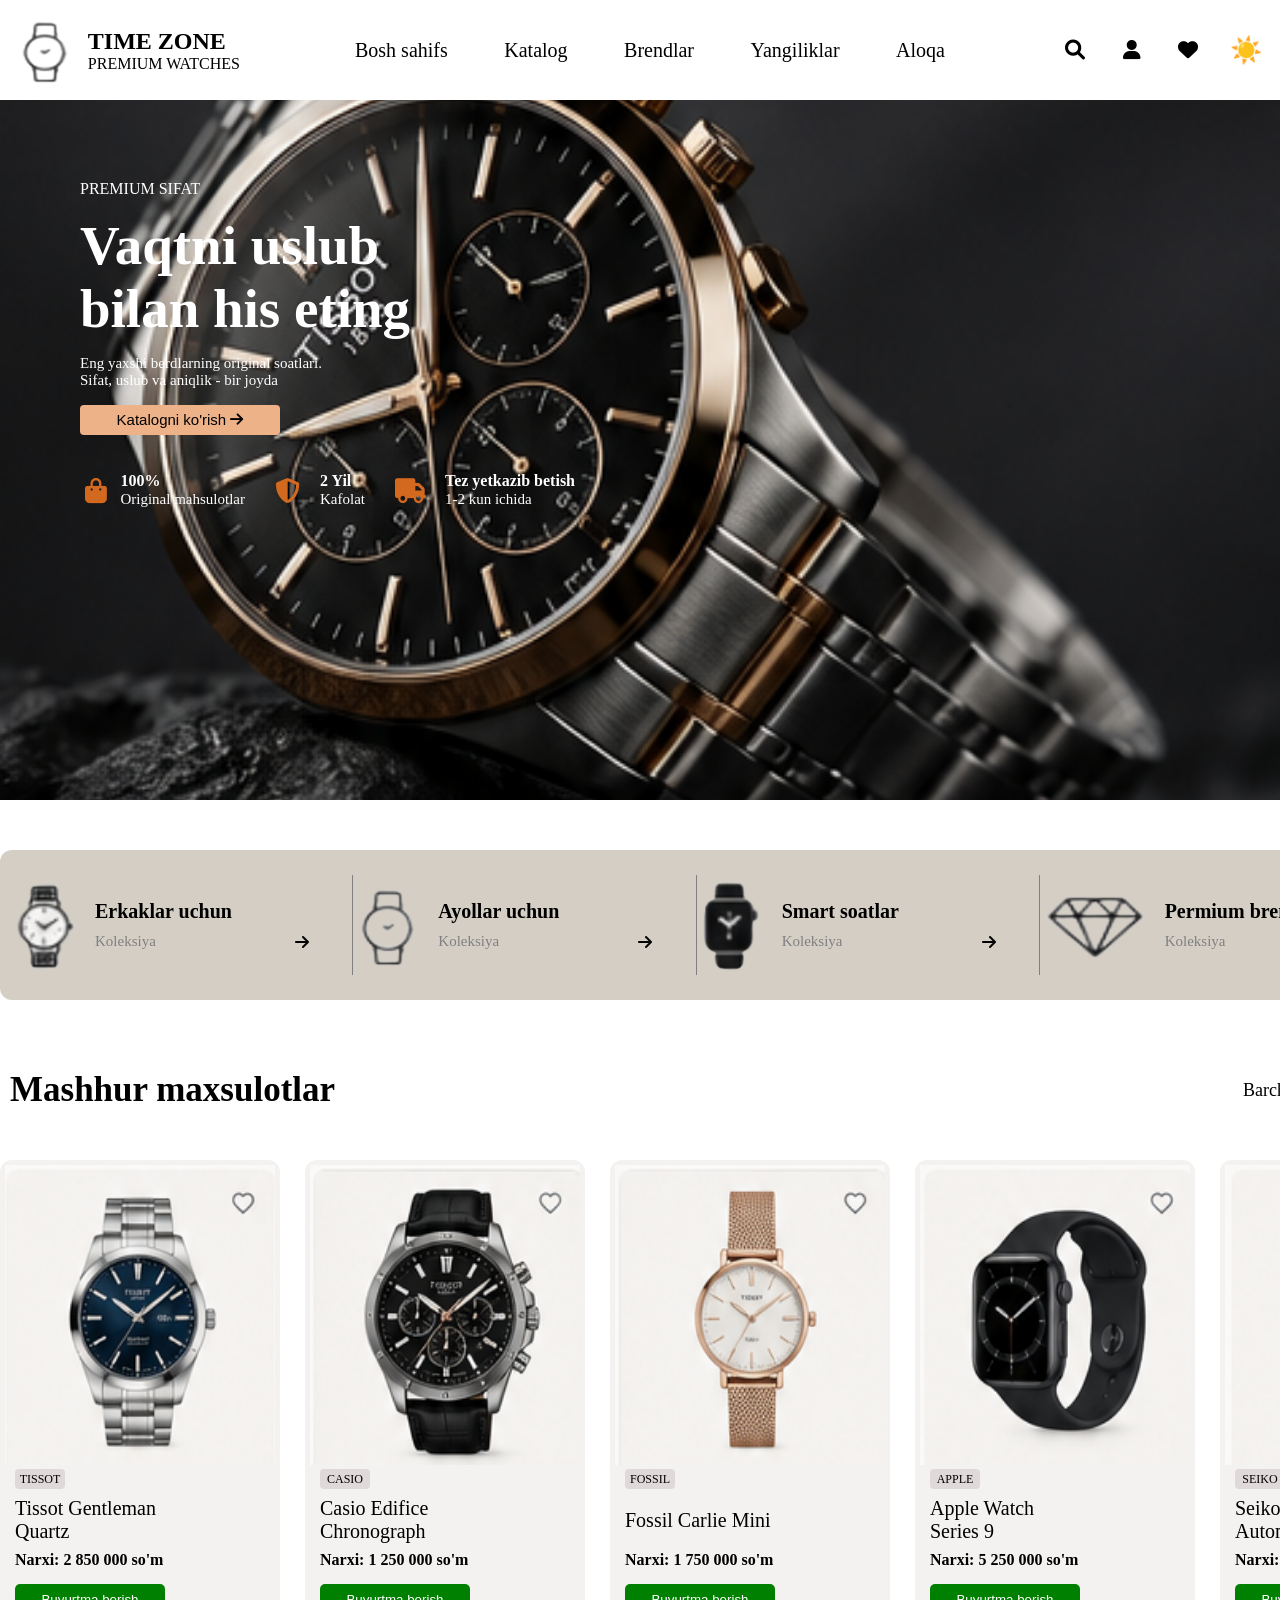
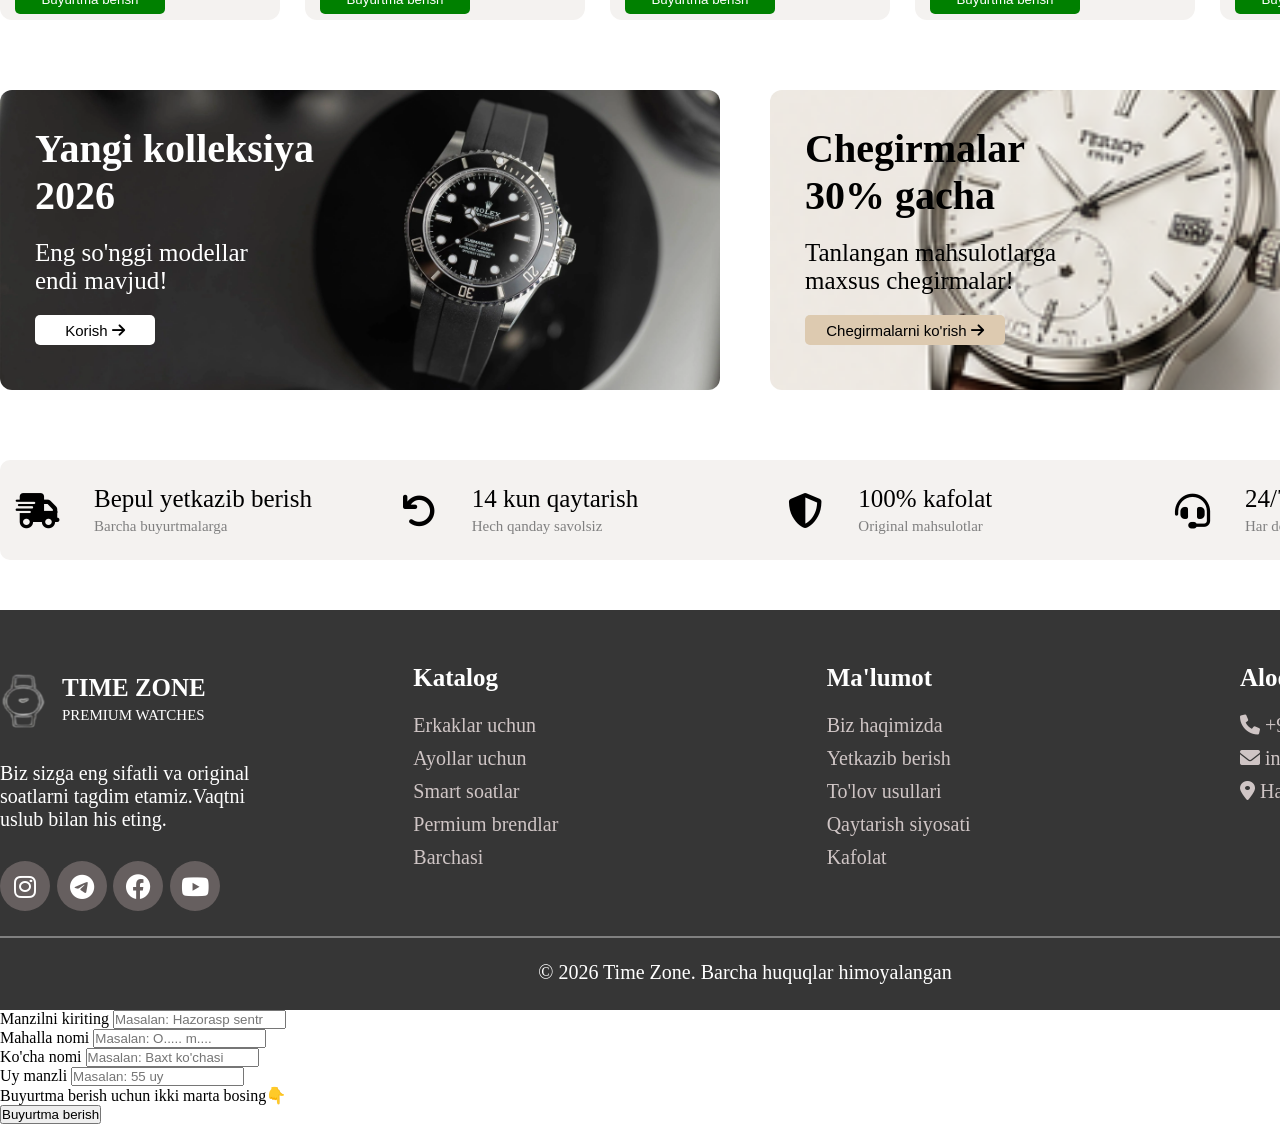
==== commit d7523b29: "add" ====
--- a/index1.html
+++ b/index1.html
@@ -368,7 +368,20 @@
                 <input type="text" id="manzil" placeholder="Masalan: Hazorasp sentr">
             </div>
             <div class="label2">
-                <label for="Kocha">Ko'cha nomi</label>
+                <label for="Mahalla">Mahalla nomi</label>
+                <input type="text" id="Kocha" placeholder="Masalan: O..... m....">
+            </div>
+            <div class="label3">
+                <label for="kocha">Ko'cha nomi</label>
+                <input type="text" placeholder="Masalan: Baxt ko'chasi">
+            </div>
+            <div class="label4">
+                <label for="Uy">Uy manzli</label>
+                <input type="text" id="Uy" placeholder="Masalan: 55 uy">
+            </div>
+            <div class="button">
+                <p>Buyurtma berish uchun ikki marta bosing👇</p>
+                <button class="Button-buyurtma">Buyurtma berish</button>
             </div>
         </div>
        </div>
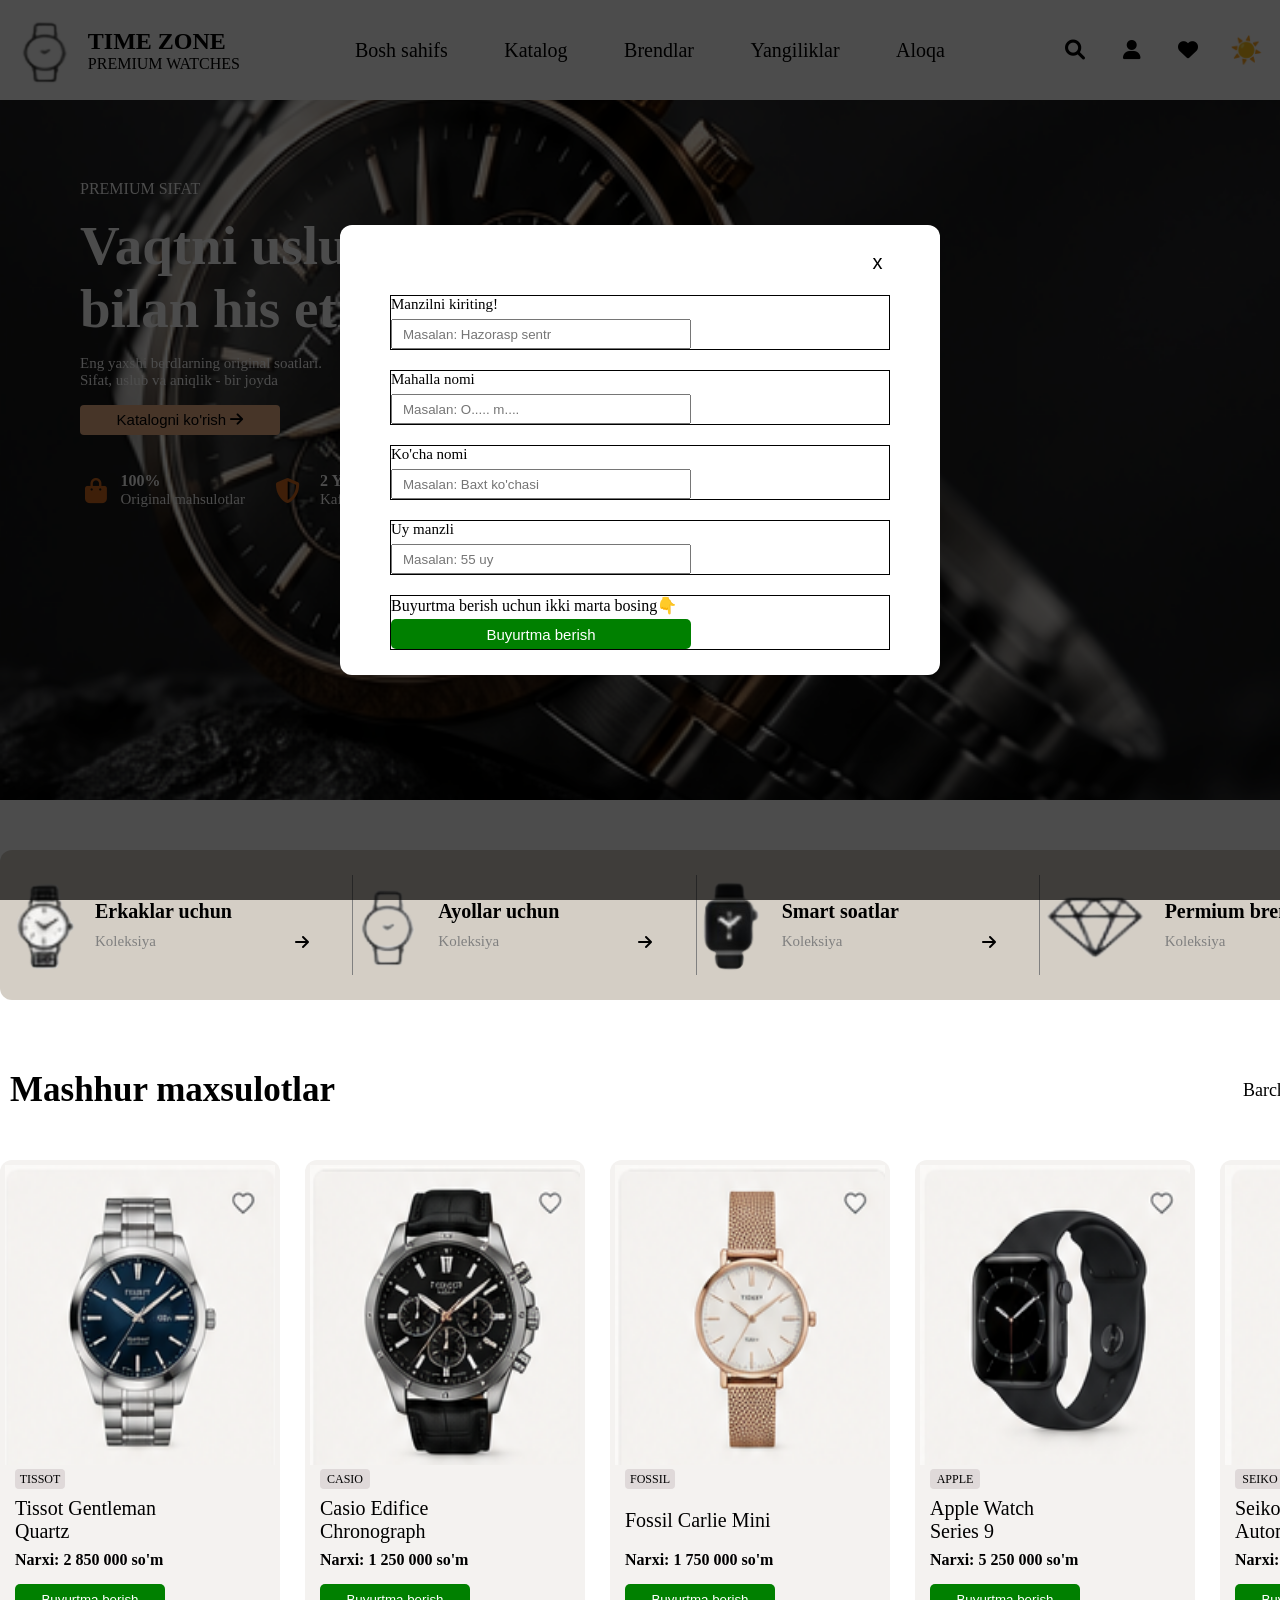
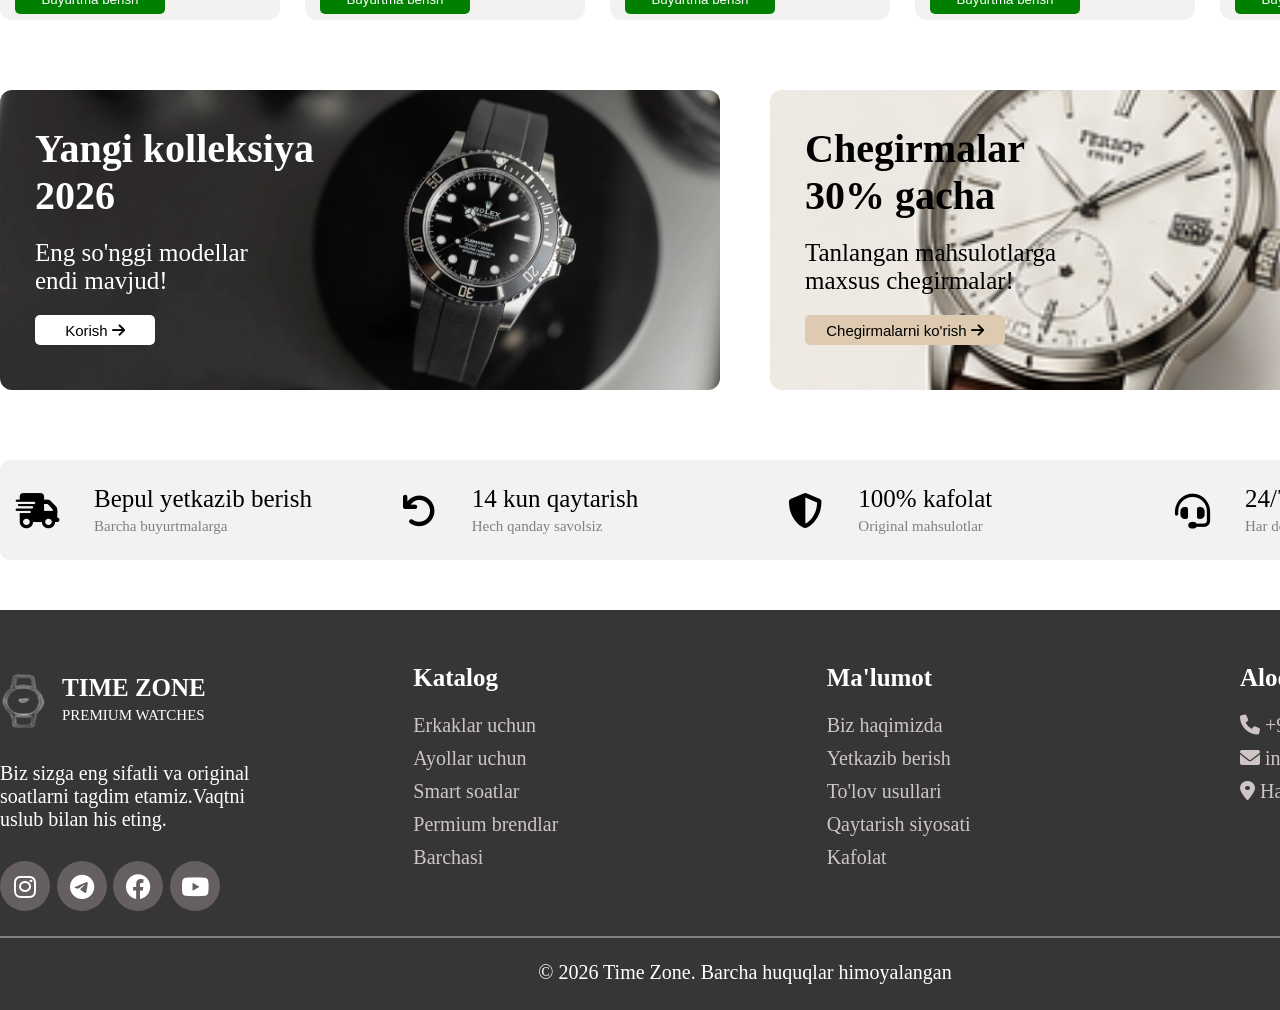
==== commit 80007f09: "add" ====
--- a/index1.html
+++ b/index1.html
@@ -363,25 +363,28 @@
       <!-- *main3-buyurtma -->
        <div class="main3-katta">
         <div class="main3-kichik">
+            <div class="h1">
+                <button class="main3-close">x</button>
+            </div>
             <div class="label1">
-                <label for="manzil">Manzilni kiriting</label>
+                <label for="manzil">Manzilni kiriting!</label>
                 <input type="text" id="manzil" placeholder="Masalan: Hazorasp sentr">
             </div>
-            <div class="label2">
+            <div class="label1">
                 <label for="Mahalla">Mahalla nomi</label>
                 <input type="text" id="Kocha" placeholder="Masalan: O..... m....">
             </div>
-            <div class="label3">
+            <div class="label1">
                 <label for="kocha">Ko'cha nomi</label>
                 <input type="text" placeholder="Masalan: Baxt ko'chasi">
             </div>
-            <div class="label4">
+            <div class="label1">
                 <label for="Uy">Uy manzli</label>
                 <input type="text" id="Uy" placeholder="Masalan: 55 uy">
             </div>
             <div class="button">
                 <p>Buyurtma berish uchun ikki marta bosing👇</p>
-                <button class="Button-buyurtma">Buyurtma berish</button>
+                <button class="button-buyurtma">Buyurtma berish</button>
             </div>
         </div>
        </div>
--- a/assetes/css/style.css
+++ b/assetes/css/style.css
@@ -737,6 +737,82 @@
     align-items: center;
     font-size: 20px;
 }
+/** button */
+.main3-katta  {
+    width: 100%;
+    height: 100vh;
+    background-color: rgba(0, 0, 0, 0.7);
+    position: fixed;
+    inset: 0;
+    display: flex;
+    justify-content: center;
+    align-items: center;
+}
+.main3-katta.active {
+    display: flex;
+}
+.main3-katta .main3-kichik {
+    width: 600px;
+    height: 450px;
+    background-color: white;
+    border-radius: 12px;
+    display: flex;
+    flex-direction: column;
+    align-items: center;
+    padding: 25px;
+    gap: 20px;
+}
+.main3-katta .main3-kichik .h1 {
+    width: 500px;
+    height: 25px;
+    display: flex;
+    justify-content: end;
+    align-items: center;
+}
+.main3-katta .main3-kichik .h1 .main3-close {
+    width: 25px;
+    height: 25px;
+    border: none;
+    background-color: transparent;
+    font-size: 20px;
+    cursor: pointer;
+}
+.main3-katta .main3-kichik .label1 {
+    width: 500px;
+    height: 60px;
+    display: flex;
+    flex-direction: column;
+    justify-content: space-between;
+    border: 1px solid black;
+}
+.main3-katta .main3-kichik .label1 label {
+    font-size: 15px;
+}
+.main3-katta .main3-kichik .label1 input {
+    width: 300px;
+    height: 30px;
+    padding: 0px 10px;
+}
+.main3-katta .main3-kichik .button {
+    width: 500px;
+    height: 60px;
+    border: 1px solid black;
+    display: flex;
+    flex-direction: column;
+    justify-content: space-between;
+}
+.main3-katta .main3-kichik .button .button-buyurtma {
+    width: 300px;
+    height: 30px;
+    font-size: 15px;
+    background-color: green;
+    color: white;
+    border: none;
+    border-radius: 5px;
+}
+
+
+
 
 body.dark {
     background-color: black;
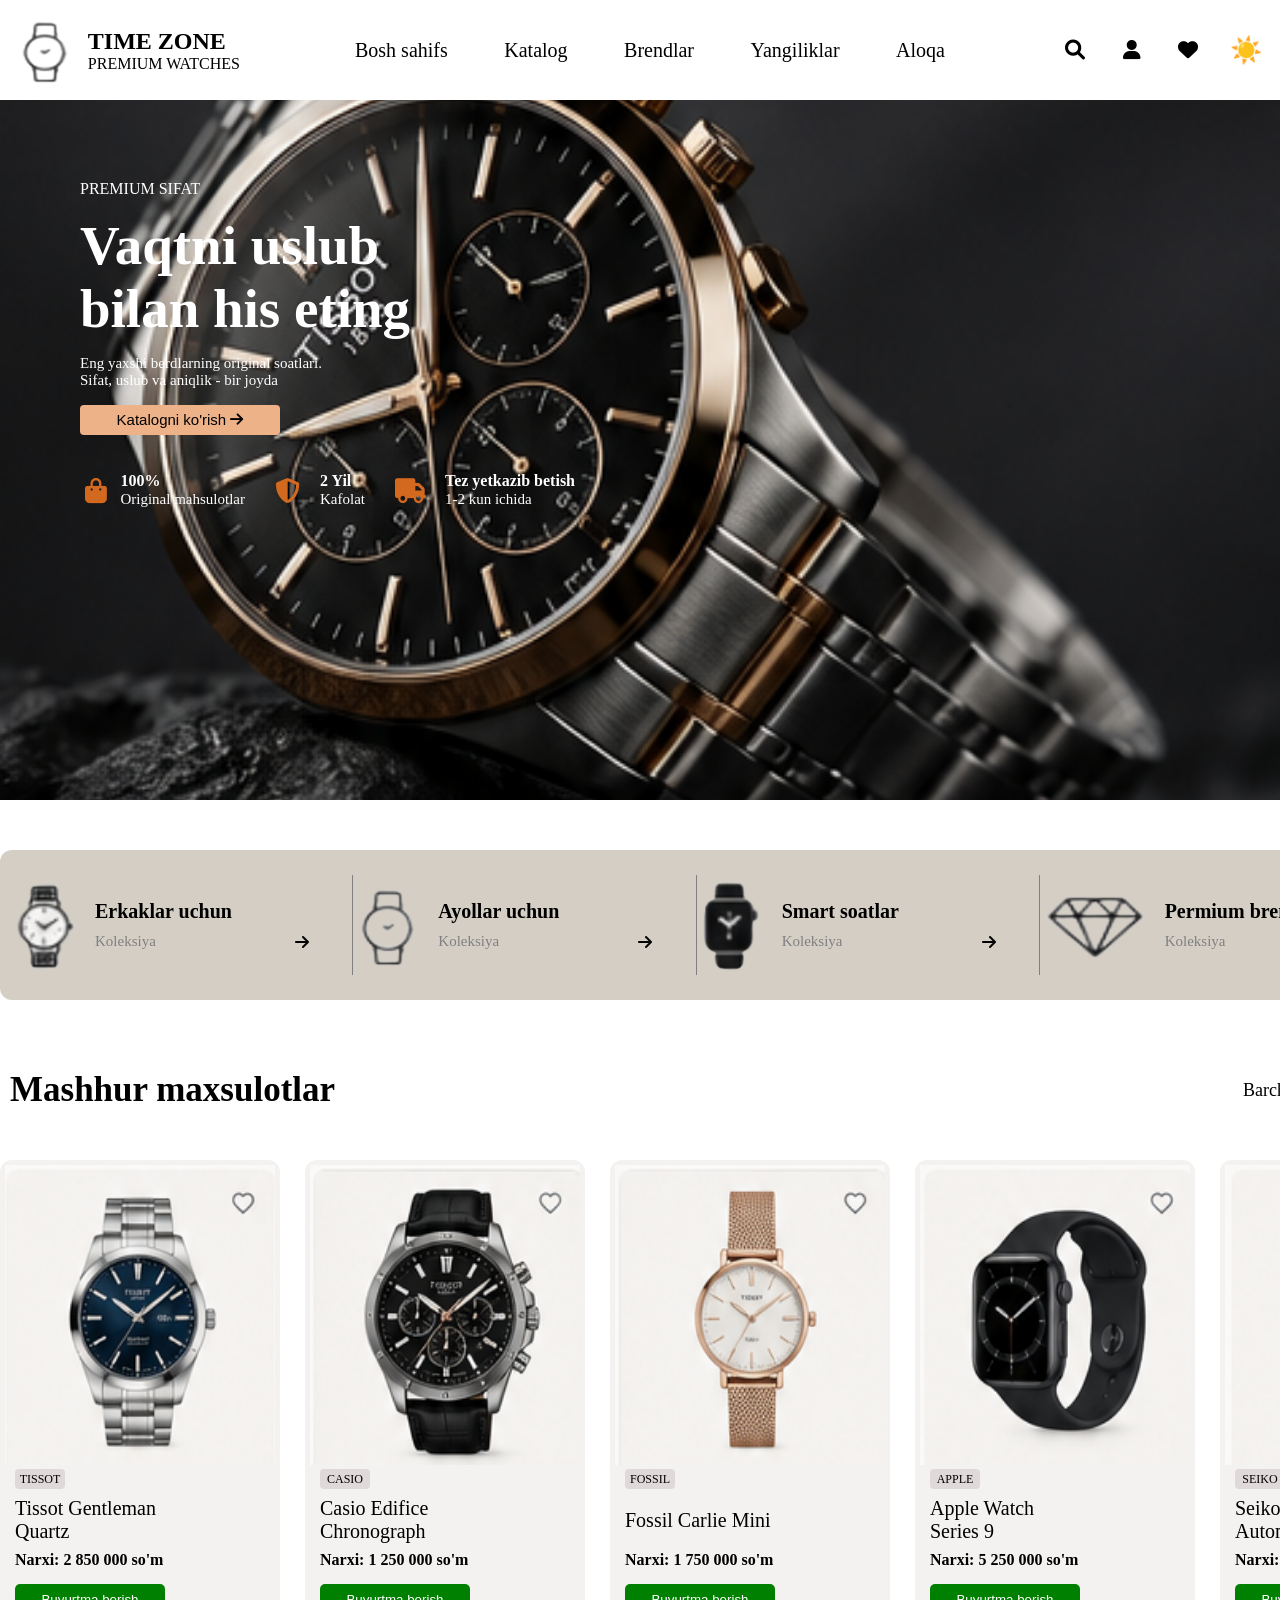
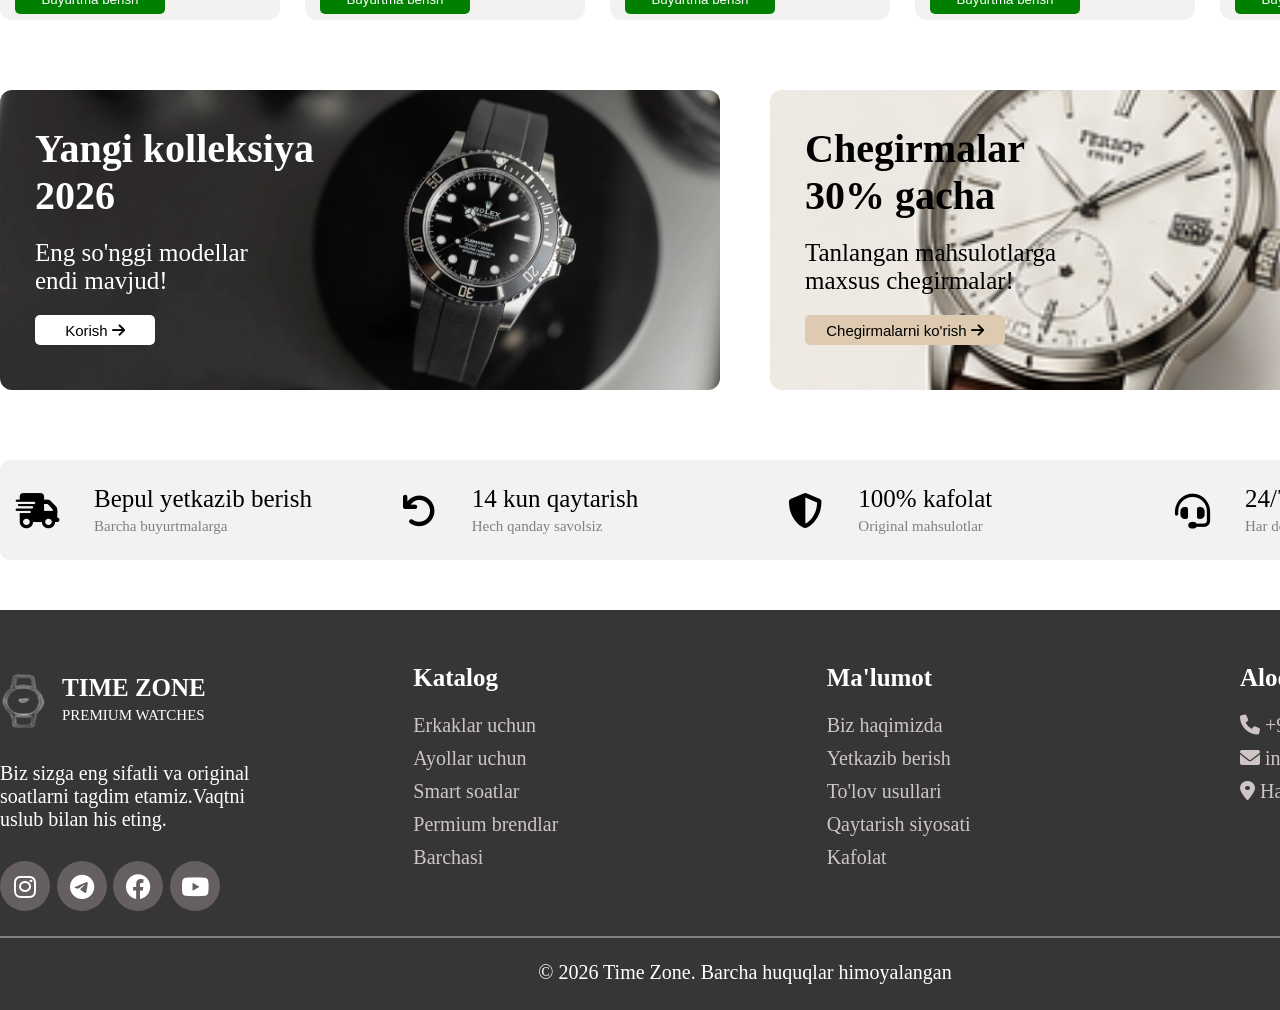
==== commit 362878ec: "time" ====
--- a/index1.html
+++ b/index1.html
@@ -302,7 +302,6 @@
 
 
 
-
     <!-- ! active -->
     <div class="serach-katta">
         <div class="serach-kichik">
--- a/assetes/css/style.css
+++ b/assetes/css/style.css
@@ -744,7 +744,7 @@
     background-color: rgba(0, 0, 0, 0.7);
     position: fixed;
     inset: 0;
-    display: flex;
+    display: none;
     justify-content: center;
     align-items: center;
 }
@@ -752,7 +752,7 @@
     display: flex;
 }
 .main3-katta .main3-kichik {
-    width: 600px;
+    width: 500px;
     height: 450px;
     background-color: white;
     border-radius: 12px;
@@ -763,7 +763,7 @@
     gap: 20px;
 }
 .main3-katta .main3-kichik .h1 {
-    width: 500px;
+    width: 400px;
     height: 25px;
     display: flex;
     justify-content: end;
@@ -778,12 +778,11 @@
     cursor: pointer;
 }
 .main3-katta .main3-kichik .label1 {
-    width: 500px;
+    width: 400px;
     height: 60px;
     display: flex;
     flex-direction: column;
     justify-content: space-between;
-    border: 1px solid black;
 }
 .main3-katta .main3-kichik .label1 label {
     font-size: 15px;
@@ -794,9 +793,9 @@
     padding: 0px 10px;
 }
 .main3-katta .main3-kichik .button {
-    width: 500px;
-    height: 60px;
-    border: 1px solid black;
+    width: 400px;
+    height: 70px;
+
     display: flex;
     flex-direction: column;
     justify-content: space-between;
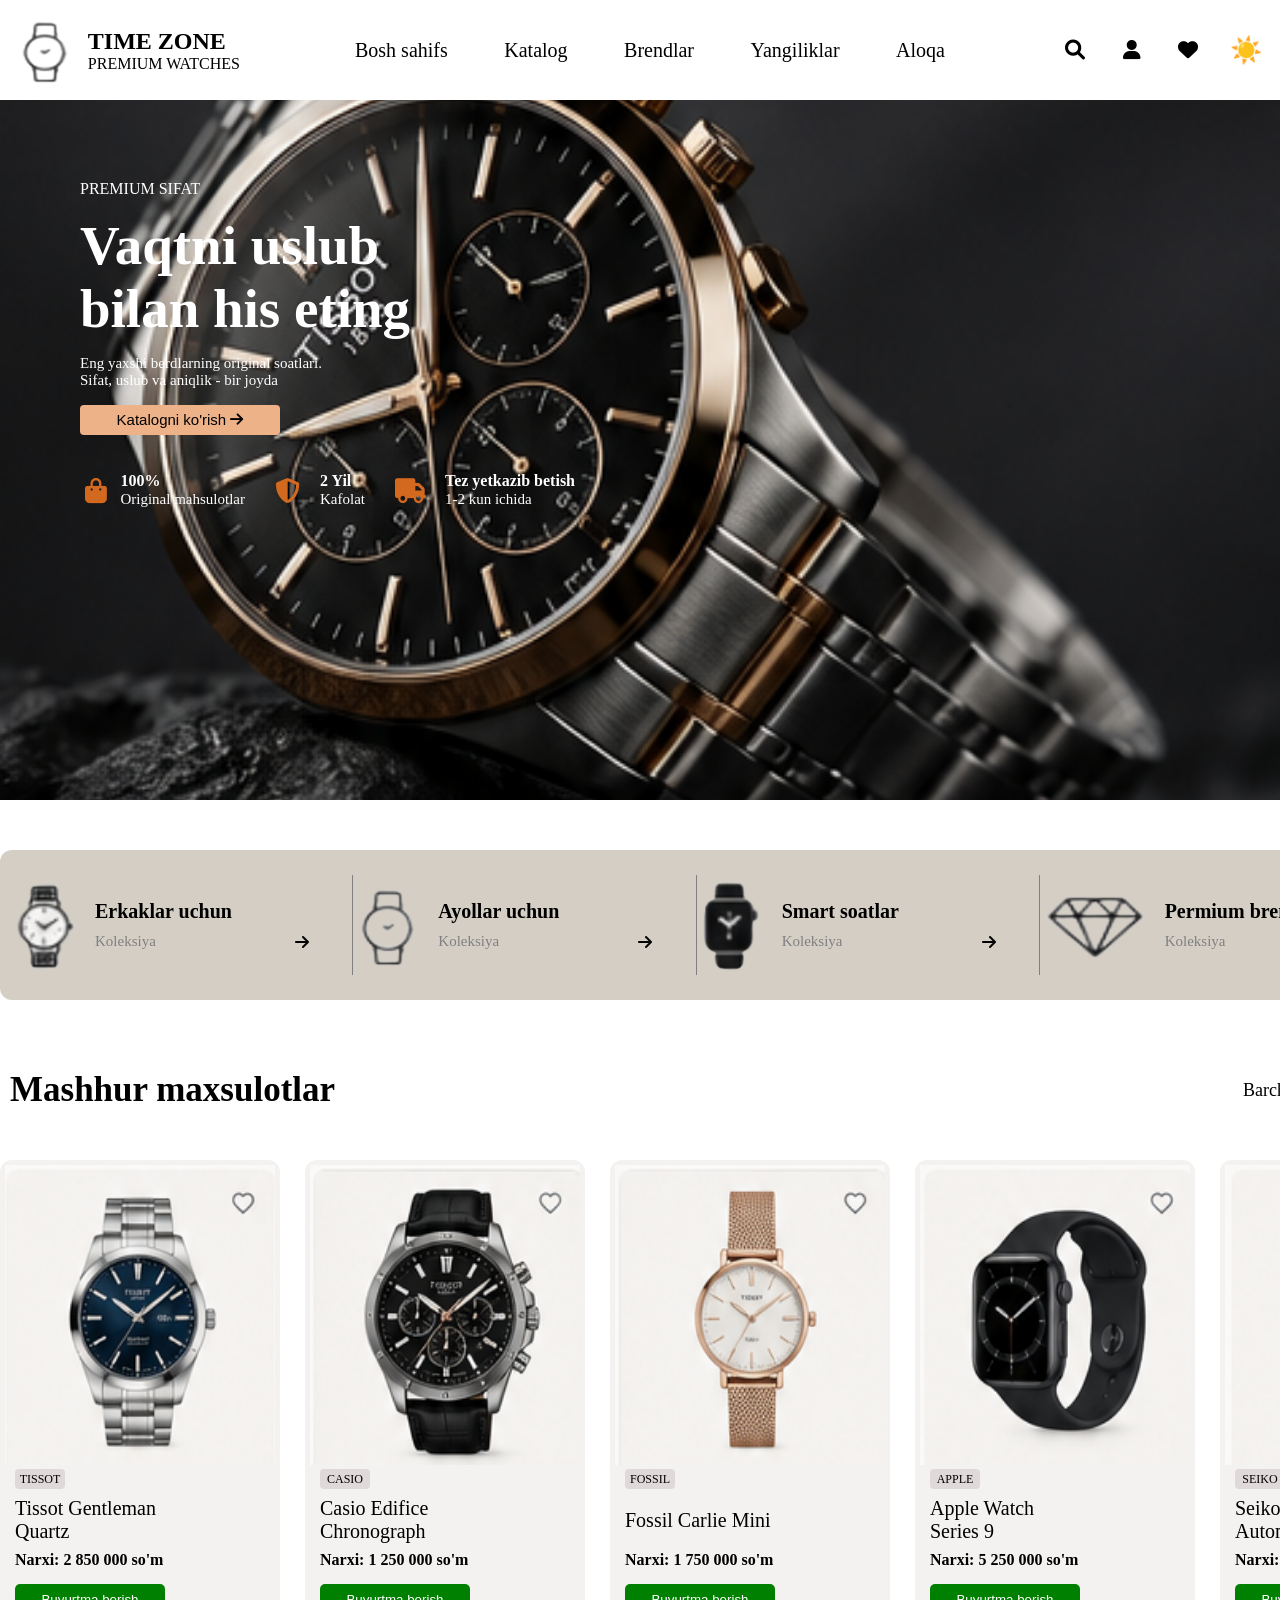
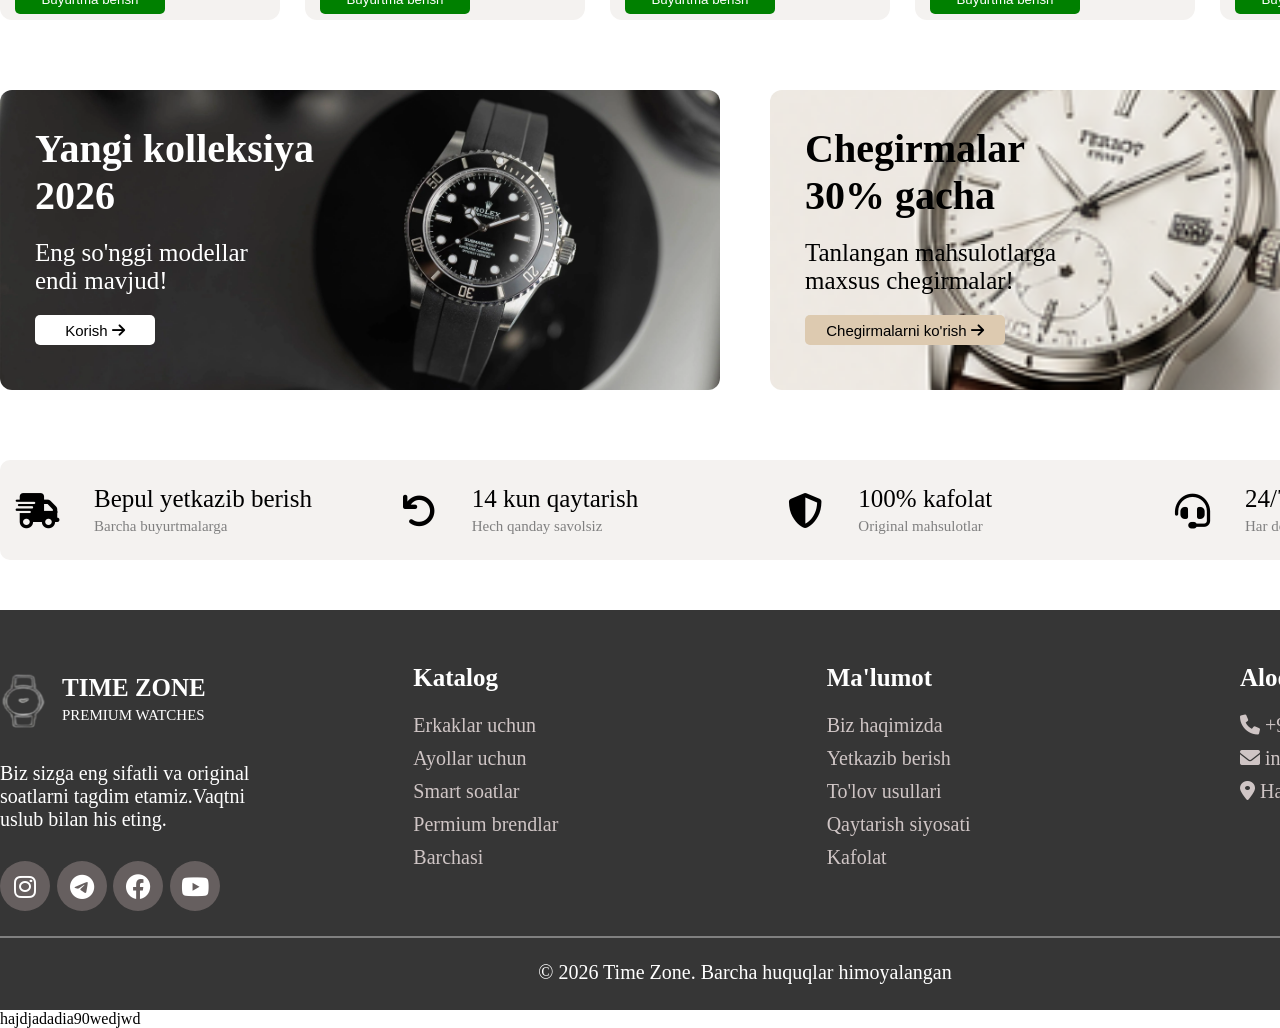
==== commit 585dfbf3: "Time" ====
--- a/index1.html
+++ b/index1.html
@@ -296,6 +296,7 @@
             <p>© 2026 Time Zone. Barcha huquqlar himoyalangan</p>
           </div>
          </footer>
+         hajdjadadia90wedjwd
 
 
 
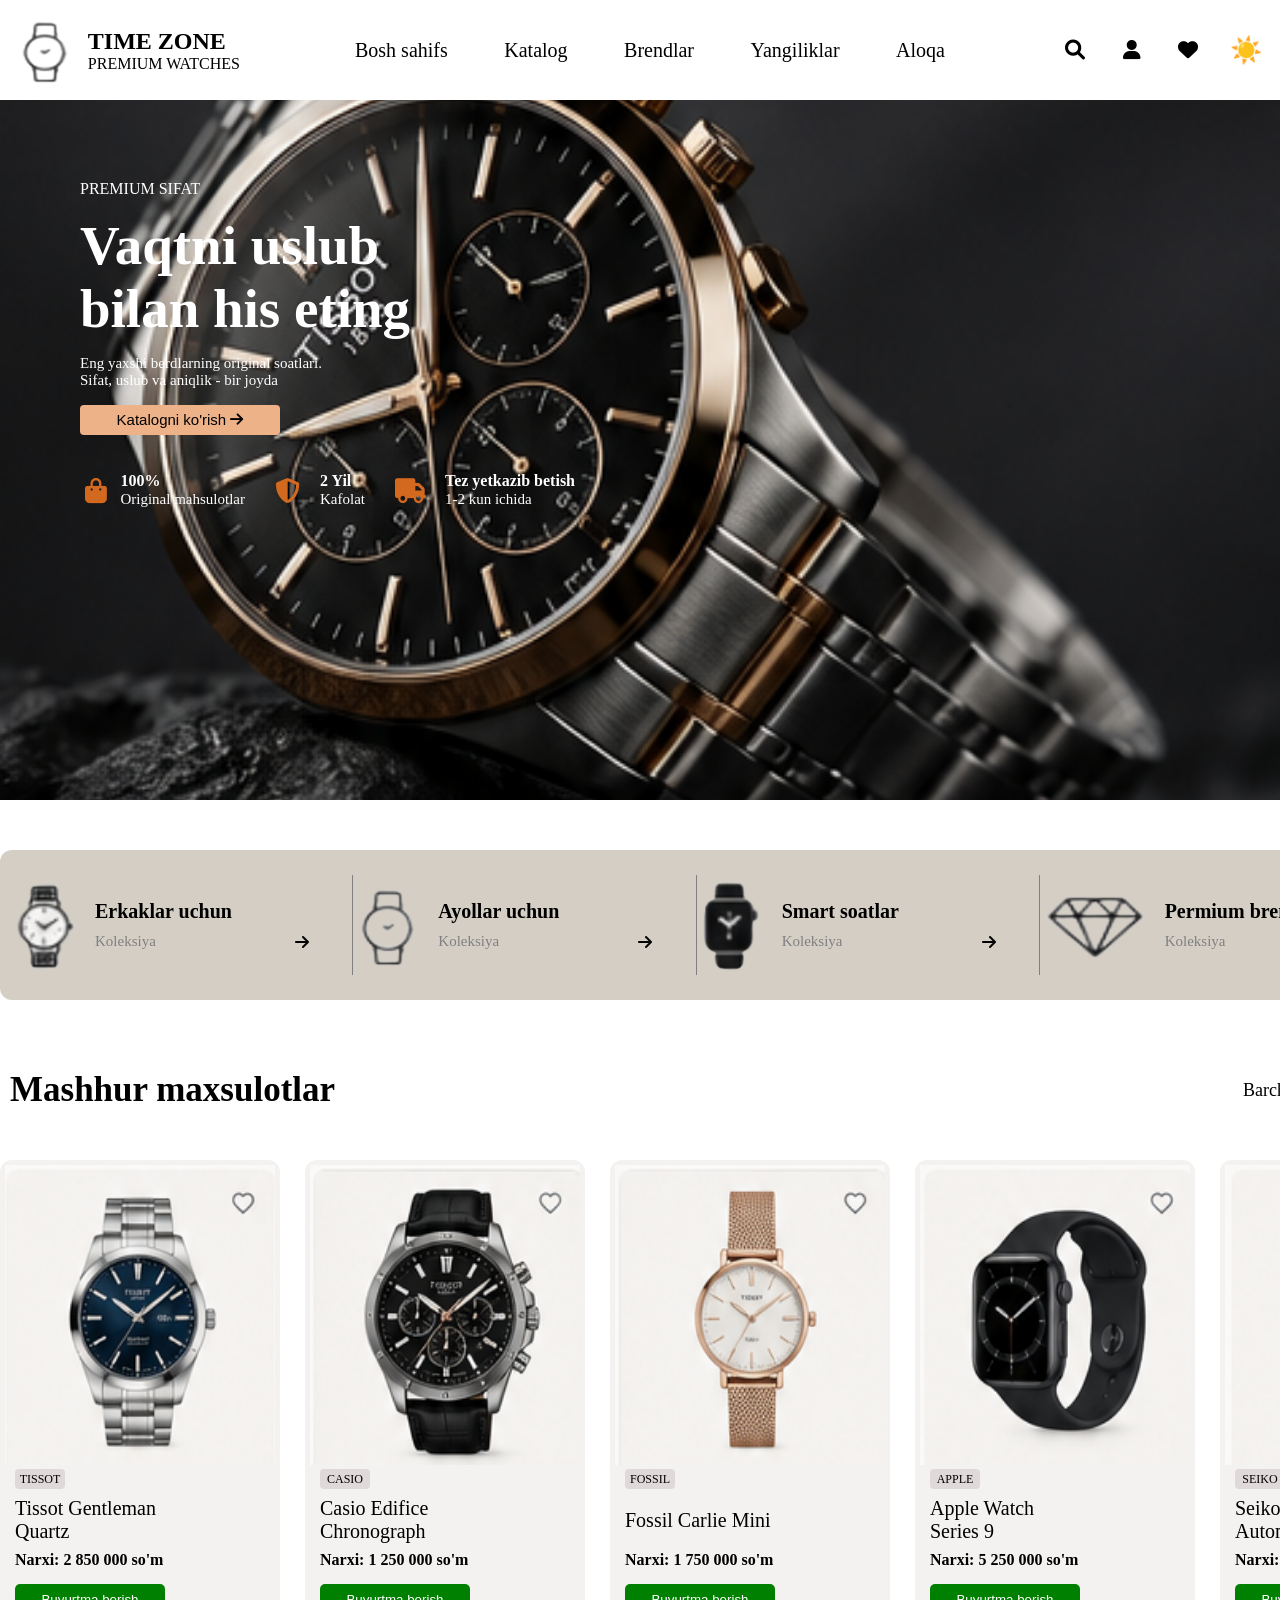
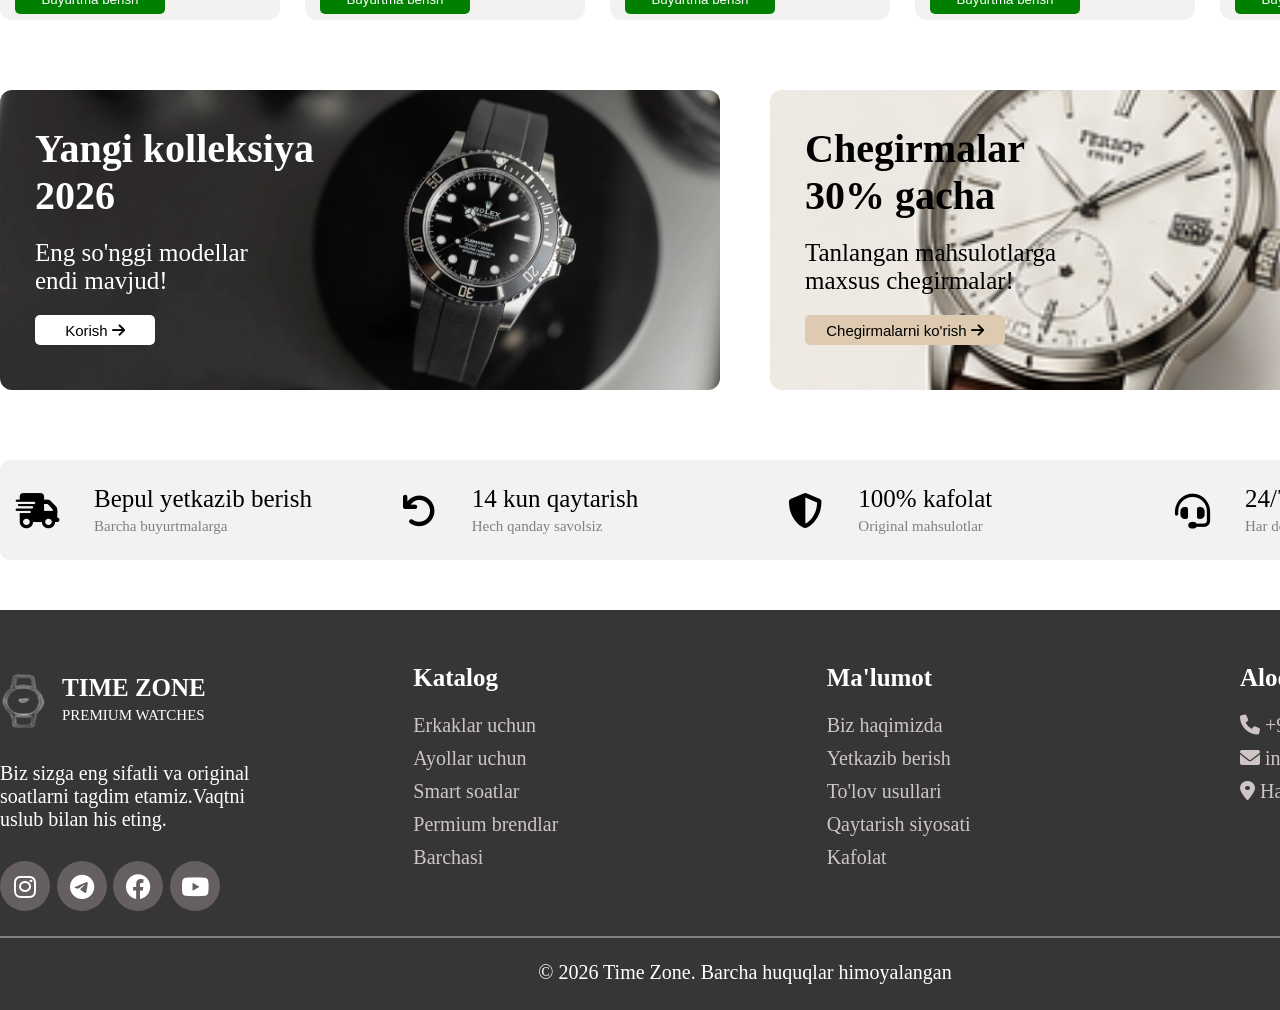
==== commit 7a141a10: "add" ====
--- a/index1.html
+++ b/index1.html
@@ -296,7 +296,6 @@
             <p>© 2026 Time Zone. Barcha huquqlar himoyalangan</p>
           </div>
          </footer>
-         hajdjadadia90wedjwd
 
 
 
